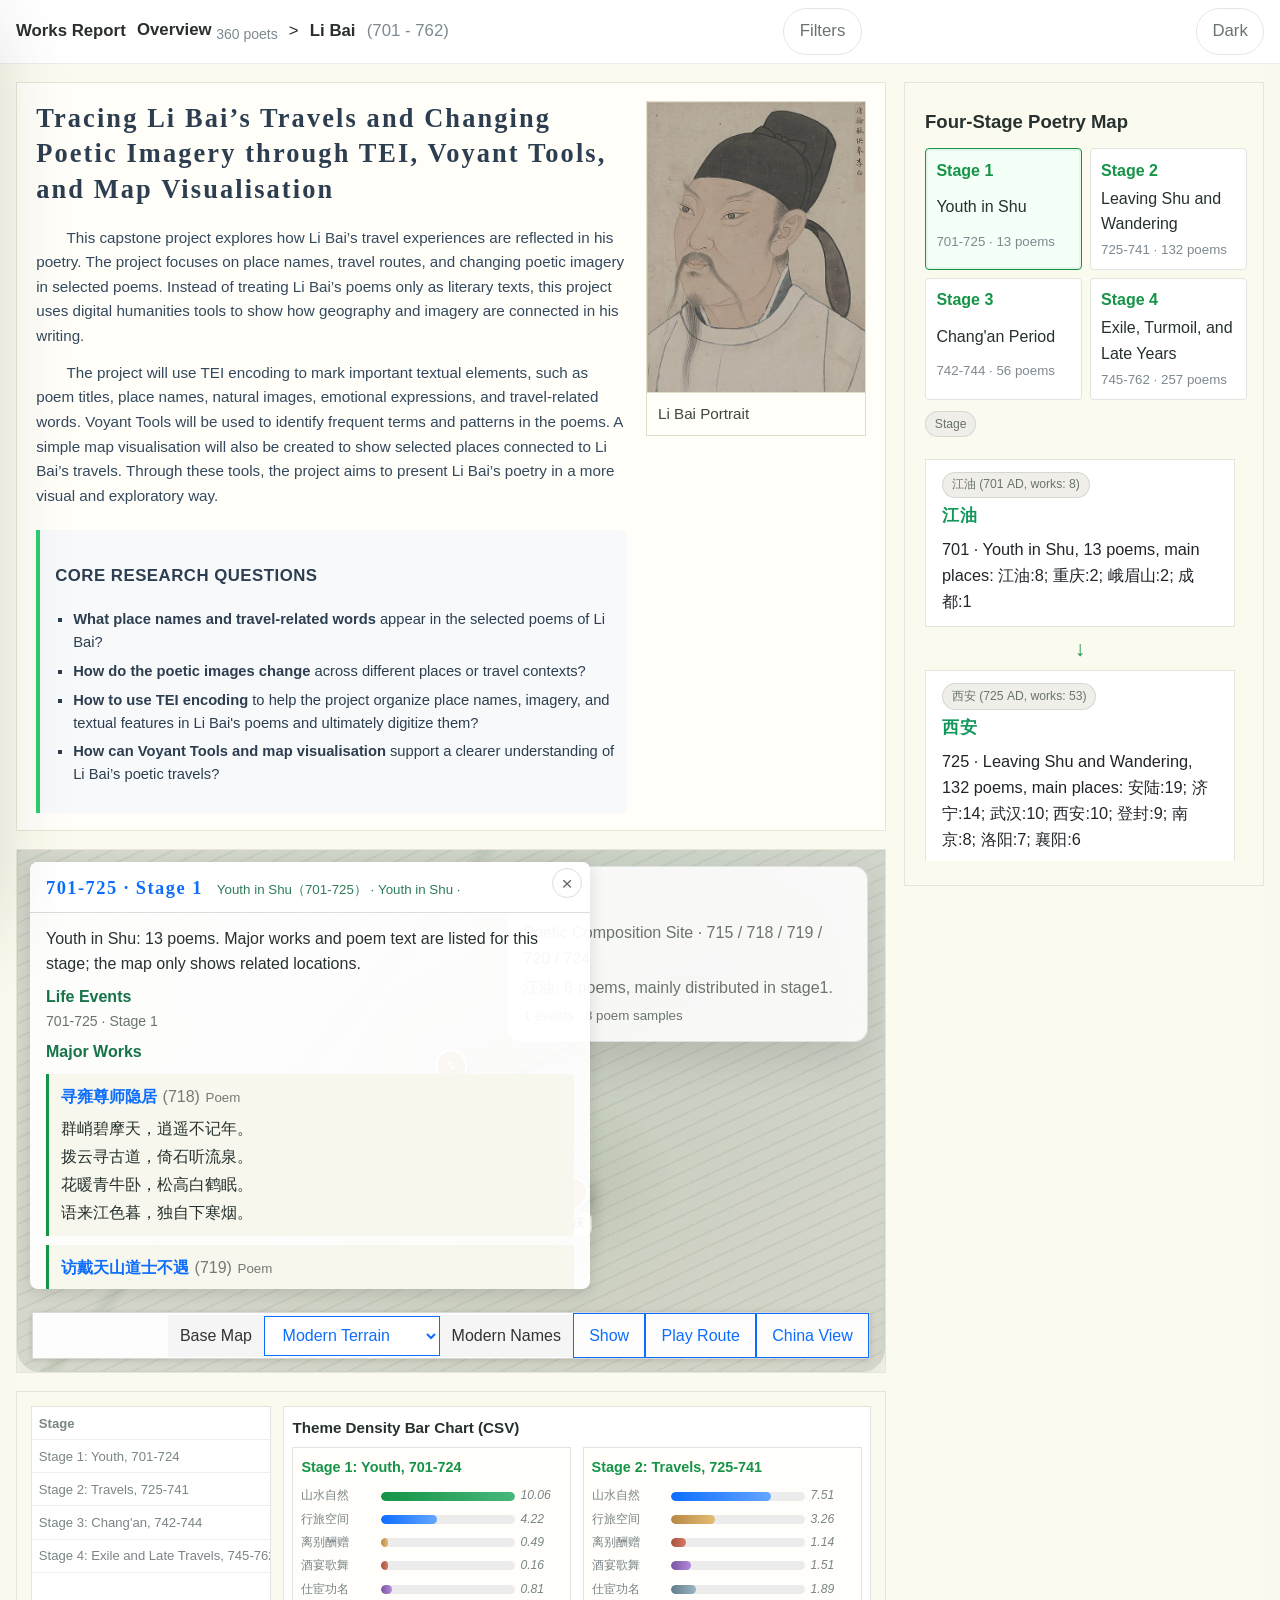
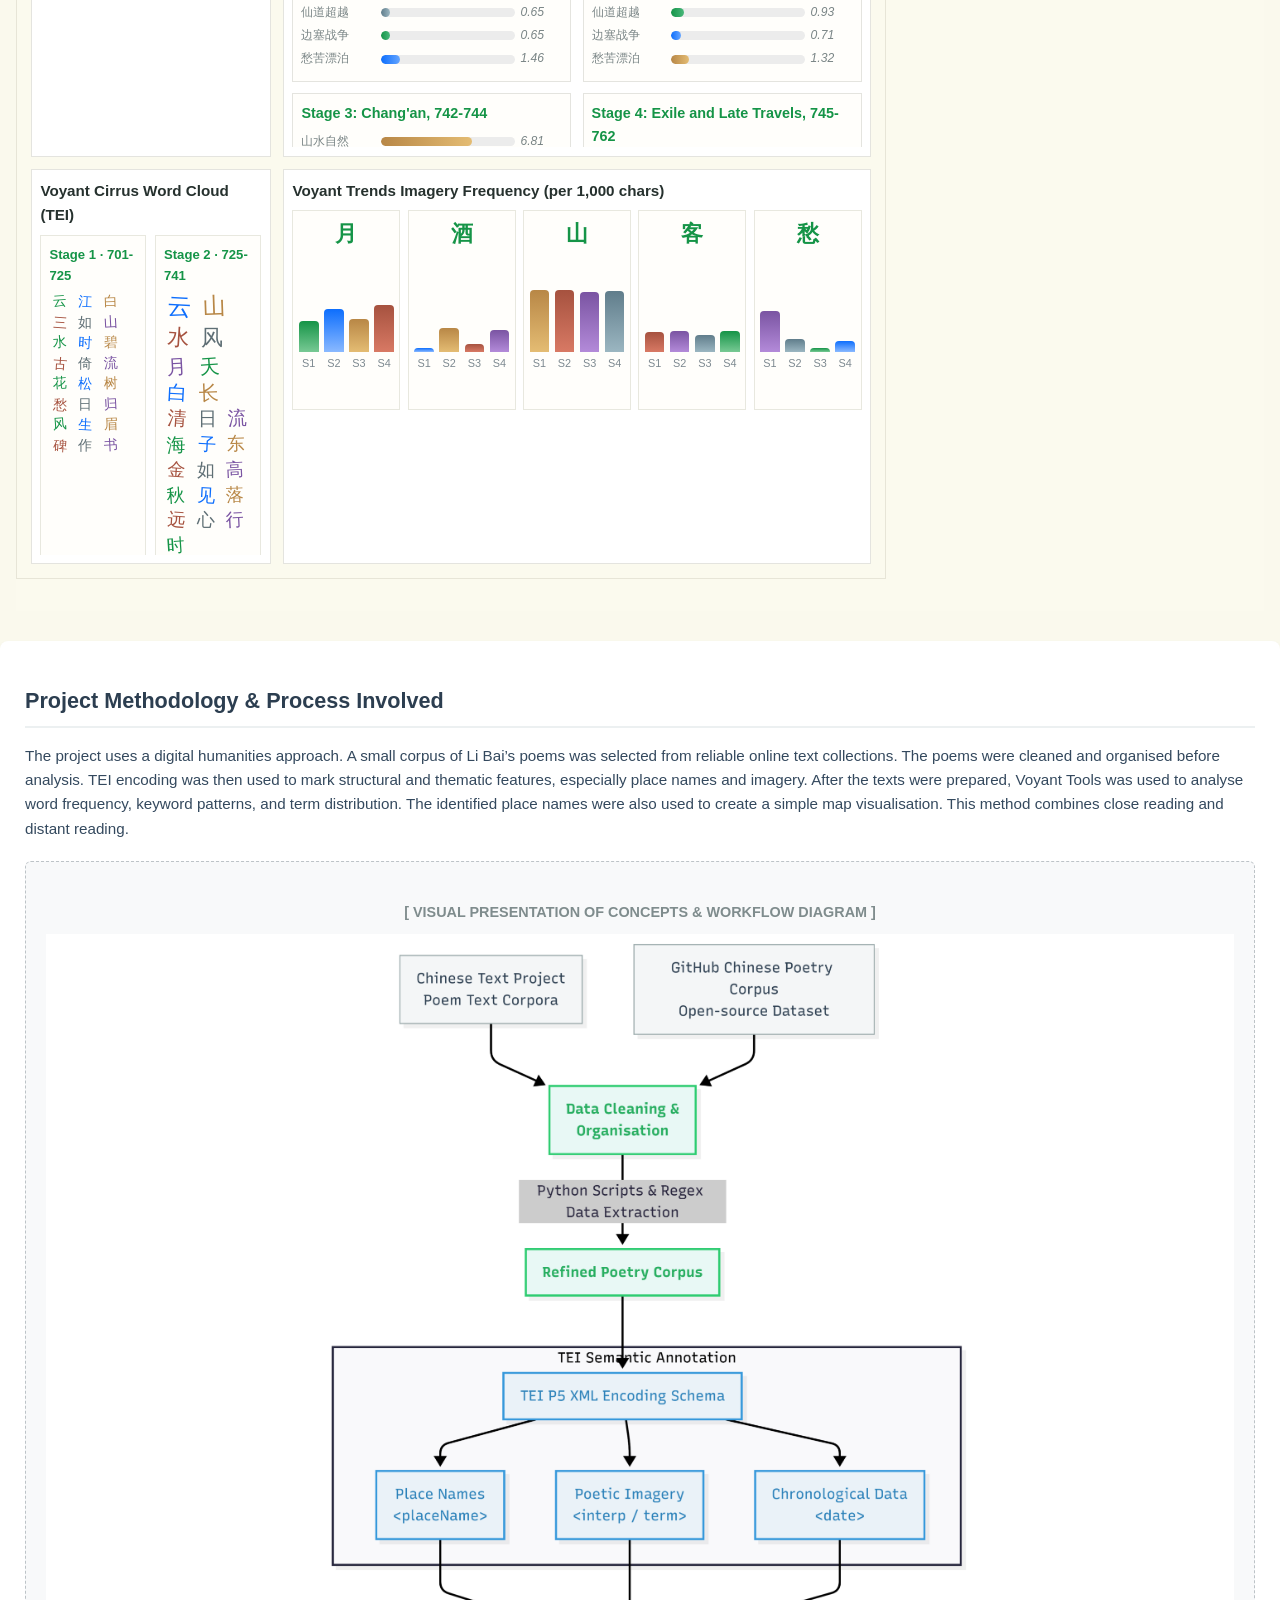
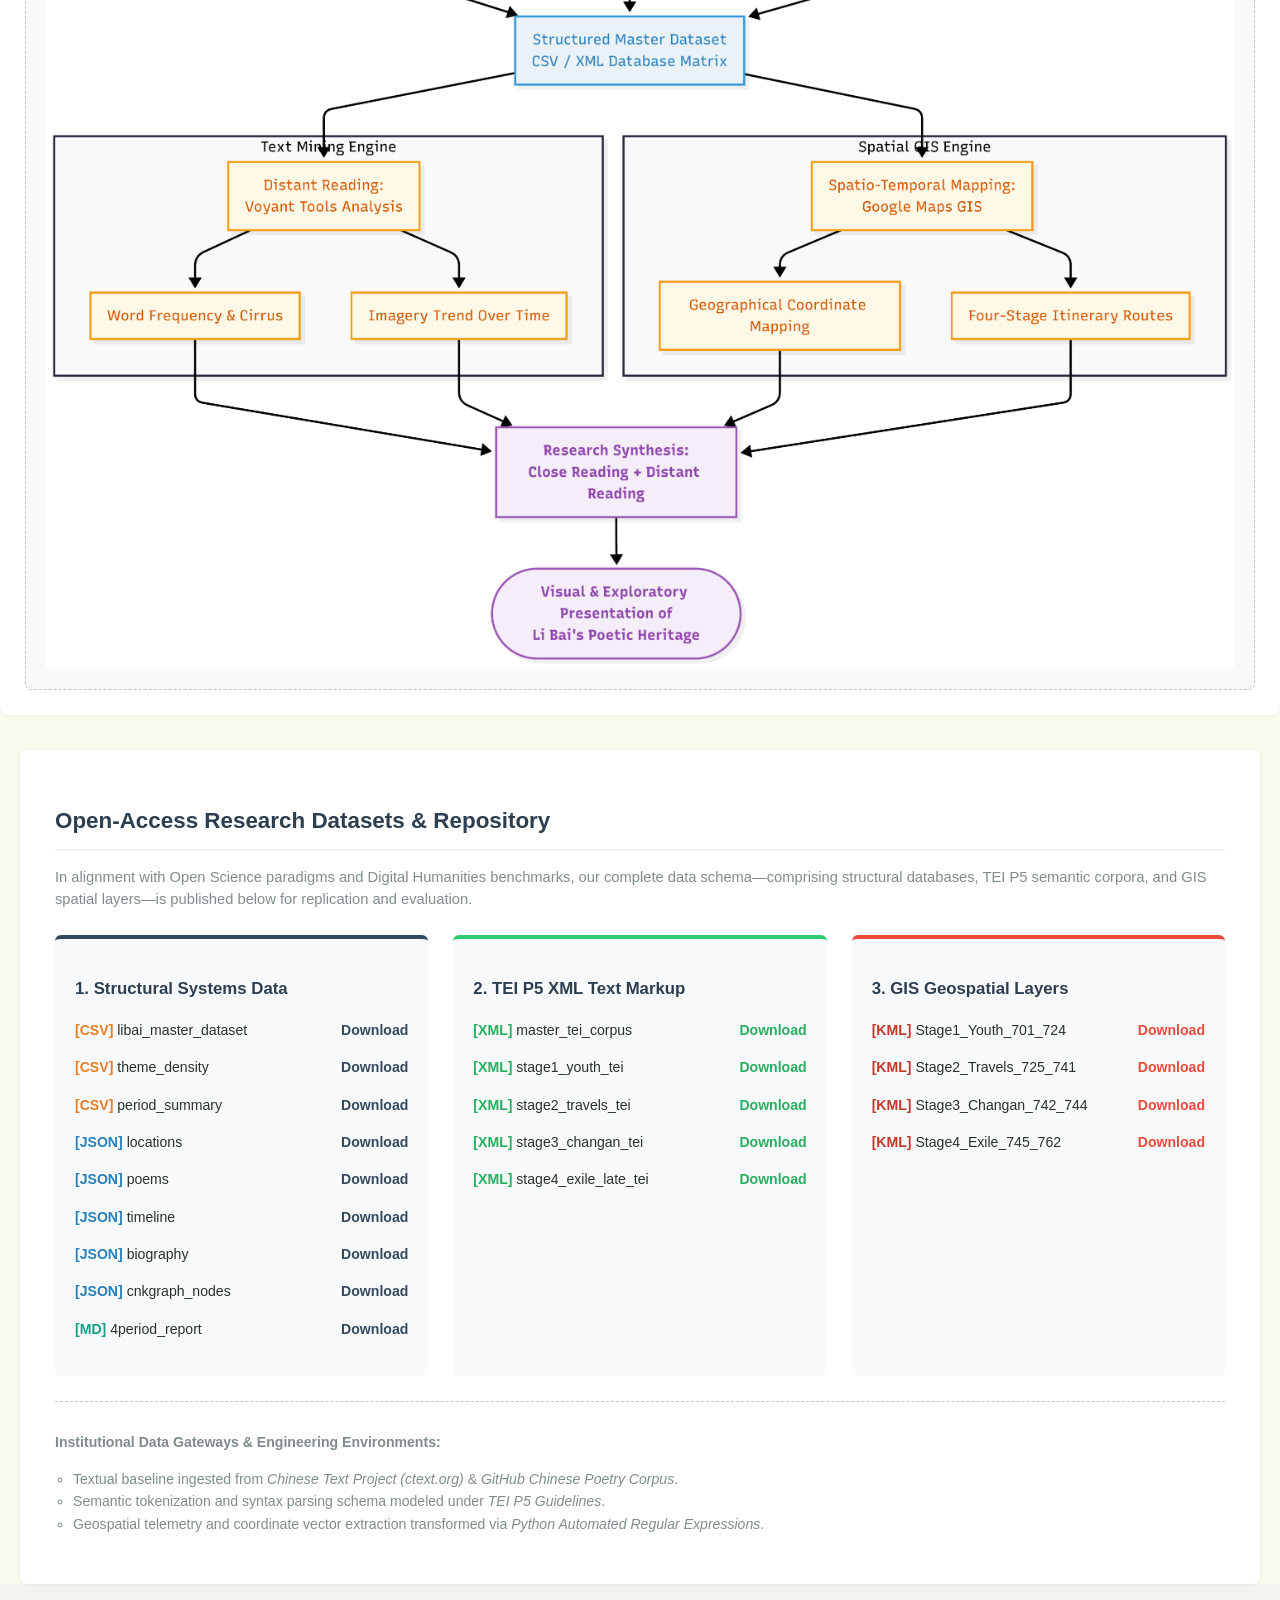
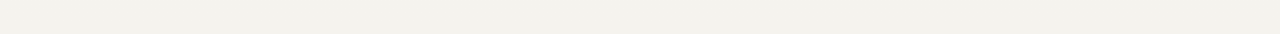
==== index.html @ 30357109 "deploy" ====
<!doctype html>
<html lang="zh-CN">
<head>
  <meta charset="utf-8">
  <meta name="viewport" content="width=device-width, initial-scale=1">
  <meta name="description" content="Li Bai life map: Google Maps, timeline, and poem cards.">
  <title>Li Bai Life Map</title>
  <link rel="icon" href="assets/icons/marker.svg" type="image/svg+xml">
  <link rel="stylesheet" href="css/main.css">
  <link rel="stylesheet" href="css/layout.css">
  <link rel="stylesheet" href="css/component.css">
  <link rel="stylesheet" href="css/map.css">
  <link rel="stylesheet" href="css/timeline.css">
  <link rel="stylesheet" href="css/animation.css">
</head>
<body data-theme="light" class="chronicle-mode">
  <div class="app-shell chronicle-shell">
    <header class="breadcrumb-bar" id="top">
      <a href="javascript:void(0)">Works Report</a>
      <a href="javascript:void(0)">Overview <sub>360 poets</sub></a>
      <span>&gt;</span>
      <strong>Li Bai</strong>
      <span class="muted">(701 - 762)</span>
      <button class="ghost-button theme-mini" id="drawerOpen" type="button" aria-controls="sideDrawer" aria-label="Open filters">Filters</button>
      <button class="ghost-button theme-mini" id="themeToggle" type="button" aria-pressed="false">Dark</button>
    </header>

    <main class="chronicle-view" id="main">
      <section class="poet-intro module-block" aria-label="Li Bai overview">
        <article class="poet-copy">
          <!-- 1. 项目官方英文主标题 -->
          <h1 style="font-size: 1.65rem; font-weight: 800; color: #2c3e50; line-height: 1.35; margin-bottom: 18px;">
            Tracing Li Bai’s Travels and Changing Poetic Imagery through TEI, Voyant Tools, and Map Visualisation
          </h1>

          <!-- 2. Project Overview (直接对齐大作业官方文档) -->
          <p style="margin-bottom: 12px; color: #34495e; font-size: 0.95rem; line-height: 1.62;">
            This capstone project explores how Li Bai’s travel experiences are reflected in his poetry. The project focuses on place names, travel routes, and changing poetic imagery in selected poems. Instead of treating Li Bai’s poems only as literary texts, this project uses digital humanities tools to show how geography and imagery are connected in his writing.
          </p>
          <p style="margin-bottom: 22px; color: #34495e; font-size: 0.95rem; line-height: 1.62;">
            The project will use TEI encoding to mark important textual elements, such as poem titles, place names, natural images, emotional expressions, and travel-related words. Voyant Tools will be used to identify frequent terms and patterns in the poems. A simple map visualisation will also be created to show selected places connected to Li Bai’s travels. Through these tools, the project aims to present Li Bai’s poetry in a more visual and exploratory way.
          </p>

          <!-- 3. Core Research Questions 显式打分点 (带古风竹叶绿侧边栏) -->
          <div class="research-questions-box" style="border-left: 4px solid #2ecc71; padding-left: 15px; margin-top: 20px; background-color: #f8f9fa; padding-top: 12px; padding-bottom: 12px; padding-right: 12px; border-radius: 0 6px 6px 0;">
            <h3 style="font-size: 1.05rem; font-weight: bold; color: #2c3e50; margin-bottom: 10px; text-transform: uppercase; letter-spacing: 0.5px;">
              Core Research Questions
            </h3>
            <ul style="list-style-type: square; padding-left: 18px; color: #2c3e50; font-size: 0.92rem; line-height: 1.55;">
              <li style="margin-bottom: 6px;"><strong>What place names and travel-related words</strong> appear in the selected poems of Li Bai?</li>
              <li style="margin-bottom: 6px;"><strong>How do the poetic images change</strong> across different places or travel contexts?</li>
              <li style="margin-bottom: 6px;"><strong>How to use TEI encoding</strong> to help the project organize place names, imagery, and textual features in Li Bai's poems and ultimately digitize them?</li>
              <li style="margin-bottom: 0;"><strong>How can Voyant Tools and map visualisation</strong> support a clearer understanding of Li Bai’s poetic travels?</li>
            </ul>
          </div>
        </article>
        <figure class="poet-portrait">
          <img src="assets/images/libai-portrait.jpg" alt="Li Bai portrait">
          <figcaption>Li Bai Portrait</figcaption>
        </figure>
      </section>

      <section class="map-module module-block" aria-label="Top map area">
      <section class="map-stage" id="map-panel" aria-label="Li Bai China itinerary map">
        <div class="map-shell screenshot-map-shell">
          <button class="detail-tab" id="detailOpen" type="button" aria-controls="placeDetail">Open Details</button>
          <section class="map-detail-popup place-card" id="placeDetail" aria-live="polite">
            <div class="skeleton skeleton-title"></div>
            <div class="skeleton skeleton-line"></div>
            <div class="skeleton skeleton-line short"></div>
          </section>
          <div class="map-loading" id="mapLoading">
            <span class="loader-dot"></span>
            <span>Loading map…</span>
          </div>
          <div id="map" class="map-canvas" role="application" aria-label="Li Bai itinerary map"></div>
          <div class="map-bottom-controls">
            <span class="control-label">Base Map</span>
            <select id="mapTheme" class="select-control" aria-label="Map theme">
              <option value="literary">Modern Terrain</option>
              <option value="ink">Ink Dark</option>
              <option value="terrain">Terrain Focus</option>
            </select>
            <span class="control-label">Modern Names</span>
            <button class="ghost-button" id="toggleRegions" type="button" aria-pressed="true">Show</button>
            <button class="ghost-button" id="playRoute" type="button">Play Route</button>
            <button class="ghost-button" id="resetView" type="button">China View</button>
          </div>
        </div>
      </section>

      </section>

      <aside class="life-panel module-block" id="timeline-panel" aria-labelledby="timelineTitle">
        <h2 id="timelineTitle">Four-Stage Poetry Map</h2>
        <div class="stage-switcher" id="stageSwitcher" aria-label="Stage switcher"></div>
        <div class="filter-chips compact-filters" id="filterChips" aria-label="Event type filters"></div>
        <div class="timeline-track life-list" id="timelineTrack"></div>
      </aside>

      <section class="data-dock" aria-hidden="true">
        <aside id="profileSummary"></aside>
        <div id="poem-panel">
          <div id="panelPoems"></div>
          <div id="panelBio"></div>
          <div id="panelPeople"></div>
        </div>
        <div id="chapterGrid"></div>
      </section>

      <section class="chart-module module-block chronicle-footer" aria-label="Middle word-cloud and chart area">
        <section class="theme-stat-panel" id="themeStats" aria-label="Four-stage theme statistics"></section>
      </section>
    </main>
<!-- ========================================================================= -->
<!-- ======= 新增：METHODOLOGY, DATASET SOURCES & TEAM TRACKER 学术闭合板块 ======= -->
<!-- ========================================================================= -->

<!-- 1. Methodology & Workflow Concept Presentation (满足老师对 Process & Visual Presentation 的要求) -->
<section class="methodology-module module-block" style="margin-top: 30px; padding: 25px; background-color: #ffffff; border-radius: 8px; box-shadow: 0 1px 3px rgba(0,0,0,0.05); grid-column: span 12;">
    <h2 style="color: #2c3e50; font-weight: 800; font-size: 1.35rem; margin-bottom: 15px; border-bottom: 2px solid #ecf0f1; padding-bottom: 8px;">
        Project Methodology & Process Involved
    </h2>
    <p style="color: #34495e; font-size: 0.95rem; line-height: 1.6; margin-bottom: 20px;">
        The project uses a digital humanities approach. A small corpus of Li Bai’s poems was selected from reliable online text collections. The poems were cleaned and organised before analysis. TEI encoding was then used to mark structural and thematic features, especially place names and imagery. After the texts were prepared, Voyant Tools was used to analyse word frequency, keyword patterns, and term distribution. The identified place names were also used to create a simple map visualisation. This method combines close reading and distant reading.
    </p>
    
    <!-- 概念视觉呈现：预留给小组工作流图表或答辩演示视频/音频 -->
    <div class="workflow-presentation" style="background-color: #f8f9fa; border: 1px dashed #bdc3c7; border-radius: 6px; padding: 20px; text-align: center; margin-top: 15px;">
        <h4 style="margin-bottom: 10px; color: #7f8c8d; font-size: 0.9rem; font-weight: bold; text-transform: uppercase;">[ Visual Presentation of Concepts & Workflow Diagram ]</h4>
        <!-- 💡 提示：这里可以直接放你们组画好的工作流图片，或者放一段项目录屏演讲视频 -->
        <img src="assets/images/workflow-diagram.png" alt="Research Process Workflow Diagram" style="max-width: 100%; height: auto; display: block; margin: 0 auto; min-height: 150px; background: #eaeded;">
    </div>
</section>

<!-- 2. 全网最底层：数字人文全量公开数据集与开放仓库 (纯净无 Bug 完美对齐版) -->
<section class="sources-module module-block" style="margin-top: 35px; padding: 35px; background-color: #ffffff; border-radius: 8px; box-shadow: 0 1px 4px rgba(0,0,0,0.06); margin-bottom: 50px; clear: both; width: auto; margin-left: 20px; margin-right: 20px;">
    <h2 style="color: #2c3e50; font-weight: 800; font-size: 1.4rem; margin-bottom: 15px; border-bottom: 2px solid #ecf0f1; padding-bottom: 10px;">
        Open-Access Research Datasets & Repository
    </h2>
    <p style="color: #7f8c8d; font-size: 0.92rem; margin-bottom: 25px; line-height: 1.5;">
        In alignment with Open Science paradigms and Digital Humanities benchmarks, our complete data schema—comprising structural databases, TEI P5 semantic corpora, and GIS spatial layers—is published below for replication and evaluation.
    </p>
    
    <div style="display: grid; grid-template-columns: repeat(auto-fit, minmax(300px, 1fr)); gap: 25px;">
        
        <!-- 列一: Core Statistical Databases -->
        <div style="background: #f8f9fa; padding: 20px; border-radius: 6px; border-top: 4px solid #34495e;">
            <h3 style="font-size: 1.05rem; color: #2c3e50; margin-bottom: 15px; font-weight: bold;">1. Structural Systems Data</h3>
            <ul style="list-style: none; padding-left: 0; font-size: 0.88rem; line-height: 1.8;">
                <li style="margin-bottom: 12px; display: flex; justify-content: space-between; align-items: center;">
                    <span><b style="color:#e67e22;">[CSV]</b> libai_master_dataset</span>
                    <a href="data/libai_master_dataset.csv" download style="color:#34495e; font-weight:bold; text-decoration:none;">Download</a>
                </li>
                <li style="margin-bottom: 12px; display: flex; justify-content: space-between; align-items: center;">
                    <span><b style="color:#e67e22;">[CSV]</b> theme_density</span>
                    <a href="data/libai_4period_theme_density.csv" download style="color:#34495e; font-weight:bold; text-decoration:none;">Download</a>
                </li>
                <li style="margin-bottom: 12px; display: flex; justify-content: space-between; align-items: center;">
                    <span><b style="color:#e67e22;">[CSV]</b> period_summary</span>
                    <a href="data/libai_4period_summary.csv" download style="color:#34495e; font-weight:bold; text-decoration:none;">Download</a>
                </li>
                <li style="margin-bottom: 12px; display: flex; justify-content: space-between; align-items: center;">
                    <span><b style="color:#2980b9;">[JSON]</b> locations</span>
                    <a href="data/locations.json" download style="color:#34495e; font-weight:bold; text-decoration:none;">Download</a>
                </li>
                <li style="margin-bottom: 12px; display: flex; justify-content: space-between; align-items: center;">
                    <span><b style="color:#2980b9;">[JSON]</b> poems</span>
                    <a href="data/poems.json" download style="color:#34495e; font-weight:bold; text-decoration:none;">Download</a>
                </li>
                <li style="margin-bottom: 12px; display: flex; justify-content: space-between; align-items: center;">
                    <span><b style="color:#2980b9;">[JSON]</b> timeline</span>
                    <a href="data/timeline.json" download style="color:#34495e; font-weight:bold; text-decoration:none;">Download</a>
                </li>
                <li style="margin-bottom: 12px; display: flex; justify-content: space-between; align-items: center;">
                    <span><b style="color:#2980b9;">[JSON]</b> biography</span>
                    <a href="data/biography.json" download style="color:#34495e; font-weight:bold; text-decoration:none;">Download</a>
                </li>
                <li style="margin-bottom: 12px; display: flex; justify-content: space-between; align-items: center;">
                    <span><b style="color:#2980b9;">[JSON]</b> cnkgraph_nodes</span>
                    <a href="data/cnkgraph-like-libai.json" download style="color:#34495e; font-weight:bold; text-decoration:none;">Download</a>
                </li>
                <li style="margin-bottom: 0; display: flex; justify-content: space-between; align-items: center;">
                    <span><b style="color:#16a085;">[MD]</b> 4period_report</span>
                    <a href="data/libai_4period_report.md" download style="color:#34495e; font-weight:bold; text-decoration:none;">Download</a>
                </li>
            </ul>
        </div>

        <!-- 列二: TEI P5 XML Semantic Corpora -->
        <div style="background: #f8f9fa; padding: 20px; border-radius: 6px; border-top: 4px solid #2ecc71;">
            <h3 style="font-size: 1.05rem; color: #2c3e50; margin-bottom: 15px; font-weight: bold;">2. TEI P5 XML Text Markup</h3>
            <ul style="list-style: none; padding-left: 0; font-size: 0.88rem; line-height: 1.8;">
                <li style="margin-bottom: 12px; display: flex; justify-content: space-between; align-items: center;">
                    <span><b style="color:#27ae60;">[XML]</b> master_tei_corpus</span>
                    <a href="data/libai_4period_tei_corpus.xml" download style="color:#27ae60; font-weight:bold; text-decoration:none;">Download</a>
                </li>
                <li style="margin-bottom: 12px; display: flex; justify-content: space-between; align-items: center;">
                    <span><b style="color:#27ae60;">[XML]</b> stage1_youth_tei</span>
                    <a href="data/stage1-youth_tei.xml" download style="color:#27ae60; font-weight:bold; text-decoration:none;">Download</a>
                </li>
                <li style="margin-bottom: 12px; display: flex; justify-content: space-between; align-items: center;">
                    <span><b style="color:#27ae60;">[XML]</b> stage2_travels_tei</span>
                    <a href="data/stage2-travels_tei.xml" download style="color:#27ae60; font-weight:bold; text-decoration:none;">Download</a>
                </li>
                <li style="margin-bottom: 12px; display: flex; justify-content: space-between; align-items: center;">
                    <span><b style="color:#27ae60;">[XML]</b> stage3_changan_tei</span>
                    <a href="data/stage3-changan_tei.xml" download style="color:#27ae60; font-weight:bold; text-decoration:none;">Download</a>
                </li>
                <li style="margin-bottom: 0; display: flex; justify-content: space-between; align-items: center;">
                    <span><b style="color:#27ae60;">[XML]</b> stage4_exile_late_tei</span>
                    <a href="data/stage4-exile-late-tei.xml" download style="color:#27ae60; font-weight:bold; text-decoration:none;">Download</a>
                </li>
            </ul>
        </div>

        <!-- 列三: GIS Geospatial Itinerary Layers -->
        <div style="background: #f8f9fa; padding: 20px; border-radius: 6px; border-top: 4px solid #e74c3c;">
            <h3 style="font-size: 1.05rem; color: #2c3e50; margin-bottom: 15px; font-weight: bold;">3. GIS Geospatial Layers</h3>
            <ul style="list-style: none; padding-left: 0; font-size: 0.88rem; line-height: 1.8;">
                <li style="margin-bottom: 12px; display: flex; justify-content: space-between; align-items: center;">
                    <span><b style="color:#c0392b;">[KML]</b> Stage1_Youth_701_724</span>
                    <a href="data/Stage1_Youth_701_724.kml" download style="color:#e74c3c; font-weight:bold; text-decoration:none;">Download</a>
                </li>
                <li style="margin-bottom: 12px; display: flex; justify-content: space-between; align-items: center;">
                    <span><b style="color:#c0392b;">[KML]</b> Stage2_Travels_725_741</span>
                    <a href="data/Stage2_Travels_725_741.kml" download style="color:#e74c3c; font-weight:bold; text-decoration:none;">Download</a>
                </li>
                <li style="margin-bottom: 12px; display: flex; justify-content: space-between; align-items: center;">
                    <span><b style="color:#c0392b;">[KML]</b> Stage3_Changan_742_744</span>
                    <a href="data/Stage3_Changan_742_744.kml" download style="color:#e74c3c; font-weight:bold; text-decoration:none;">Download</a>
                </li>
                <li style="margin-bottom: 0; display: flex; justify-content: space-between; align-items: center;">
                    <span><b style="color:#c0392b;">[KML]</b> Stage4_Exile_745_762</span>
                    <a href="data/Stage4_Exile_745_762.kml" download style="color:#e74c3c; font-weight:bold; text-decoration:none;">Download</a>
                </li>
            </ul>
        </div>
        
    </div>

    <!-- 外部公开数据源学术致敬 -->
    <div class="academic-sources" style="margin-top: 25px; padding-top: 15px; border-top: 1px dashed #bdc3c7; font-size: 0.88rem; color: #7f8c8d;">
        <p><strong>Institutional Data Gateways & Engineering Environments:</strong></p>
        <ul style="padding-left: 18px; list-style-type: circle; margin-top: 6px; line-height: 1.6;">
            <li>Textual baseline ingested from <em>Chinese Text Project (ctext.org)</em> & <em>GitHub Chinese Poetry Corpus</em>.</li>
            <li>Semantic tokenization and syntax parsing schema modeled under <em>TEI P5 Guidelines</em>.</li>
            <li>Geospatial telemetry and coordinate vector extraction transformed via <em>Python Automated Regular Expressions</em>.</li>
        </ul>
    </div>
</section>
<!-- 3. Interactive Tool to Track Group Engagement  -->

<!-- ========================================================================= -->

  </div>

  <aside class="drawer" id="sideDrawer" aria-hidden="true" aria-labelledby="drawerTitle">
    <div class="drawer-backdrop" id="drawerBackdrop"></div>
    <div class="drawer-panel" role="dialog" aria-modal="true">
      <header class="drawer-header">
        <h2 id="drawerTitle">Filter and Locate</h2>
        <button class="icon-button" id="drawerClose" type="button" aria-label="Close filters">×</button>
      </header>
      <div class="drawer-body">
        <label class="search-box full">
          <span>Keyword</span>
          <input id="drawerSearch" type="search" placeholder="e.g. 长安, 送别, 759">
        </label>
        <div class="drawer-block">
          <h3>Location List</h3>
          <div id="drawerLocations" class="drawer-list"></div>
        </div>
      </div>
    </div>
  </aside>

  <div class="modal" id="poemModal" aria-hidden="true">
    <div class="modal-backdrop" data-close-modal></div>
    <article class="modal-card" role="dialog" aria-modal="true" aria-labelledby="modalTitle">
      <button class="icon-button modal-close" type="button" data-close-modal aria-label="Close">×</button>
      <h2 id="modalTitle"></h2>
      <p id="modalMeta" class="modal-meta"></p>
      <blockquote id="modalExcerpt"></blockquote>
      <p id="modalSummary"></p>
    </article>
  </div>

  <script id="fallback-data" type="application/json">
  {
    "locations": {
      "meta": { "title": "李白行迹地图", "center": { "lat": 31.9, "lng": 109.7 }, "zoom": 5 },
      "routeOrder": ["suiye","jiangyou","chengdu","emei","yuzhou","jiangling","dongting","jinling","yangzhou","luoyang","changan","liangyuan","donglu","xuancheng","lushan","xunyang","ye_lang","dangtu"],
      "locations": [
        {"id":"suiye","name":"碎叶城","ancientName":"碎叶","province":"吉尔吉斯斯坦楚河州","lat":42.83,"lng":75.30,"years":[701],"period":"出生传说","category":"birth","importance":5,"poemCount":0,"eventIds":["e701"],"poemIds":[],"summary":"传统说法中，李白出生于西域碎叶一带，后随家迁入蜀地。","image":"assets/images/location-suiye.svg"},
        {"id":"jiangyou","name":"江油","ancientName":"青莲乡","province":"四川绵阳","lat":31.777,"lng":104.745,"years":[705,725],"period":"蜀中少年","category":"home","importance":5,"poemCount":4,"eventIds":["e705","e715","e724"],"poemIds":["p-jingyesi"],"summary":"李白幼年、少年时期主要生活在蜀中，青莲乡常被视为其成长地。","image":"assets/images/location-jiangyou.svg"},
        {"id":"chengdu","name":"成都","ancientName":"益州","province":"四川成都","lat":30.657,"lng":104.066,"years":[720,725],"period":"蜀中漫游","category":"travel","importance":4,"poemCount":2,"eventIds":["e720"],"poemIds":[],"summary":"蜀地政治文化中心，代表李白离蜀前的学习与交游空间。","image":"assets/images/location-chengdu.svg"},
        {"id":"emei","name":"峨眉山","ancientName":"峨眉","province":"四川乐山","lat":29.52,"lng":103.33,"years":[725],"period":"仗剑去国","category":"poem","importance":4,"poemCount":1,"eventIds":["e725"],"poemIds":["p-emei"],"summary":"《峨眉山月歌》将蜀中山水、离乡情绪与长江旅程联结起来。","image":"assets/images/location-emei.svg"},
        {"id":"yuzhou","name":"重庆","ancientName":"渝州","province":"重庆","lat":29.563,"lng":106.551,"years":[725],"period":"沿江东下","category":"travel","importance":3,"poemCount":1,"eventIds":["e725"],"poemIds":["p-emei"],"summary":"李白离蜀东下的重要水路节点，连接峨眉、三峡与荆楚。","image":"assets/images/location-yuzhou.svg"},
        {"id":"jiangling","name":"荆州","ancientName":"江陵","province":"湖北荆州","lat":30.335,"lng":112.240,"years":[725,759],"period":"荆楚往还","category":"route","importance":4,"poemCount":2,"eventIds":["e725","e759"],"poemIds":["p-baidi"],"summary":"江陵是李白水路行旅中的关键节点，后期遇赦东还亦与此线相关。","image":"assets/images/location-jiangling.svg"},
        {"id":"dongting","name":"洞庭湖","ancientName":"洞庭","province":"湖南岳阳","lat":29.37,"lng":113.12,"years":[727,759],"period":"楚地漫游","category":"poem","importance":3,"poemCount":2,"eventIds":["e727"],"poemIds":[],"summary":"洞庭湖区域承载李白楚地游历与送别题材。","image":"assets/images/location-dongting.svg"},
        {"id":"jinling","name":"南京","ancientName":"金陵","province":"江苏南京","lat":32.060,"lng":118.797,"years":[727,748,761],"period":"江南行旅","category":"poem","importance":5,"poemCount":8,"eventIds":["e727","e748"],"poemIds":["p-fenghuangtai"],"summary":"金陵是李白反复书写的江南城市，兼具怀古、登临与交游意义。","image":"assets/images/location-jinling.svg"},
        {"id":"yangzhou","name":"扬州","ancientName":"广陵","province":"江苏扬州","lat":32.394,"lng":119.412,"years":[727,730],"period":"吴越漫游","category":"poem","importance":4,"poemCount":3,"eventIds":["e728"],"poemIds":["p-guangling"],"summary":"扬州是李白送别诗与江淮交游的重要地点。","image":"assets/images/location-yangzhou.svg"},
        {"id":"luoyang","name":"洛阳","ancientName":"东都","province":"河南洛阳","lat":34.619,"lng":112.454,"years":[734,744],"period":"中原交游","category":"friend","importance":4,"poemCount":2,"eventIds":["e734","e744"],"poemIds":[],"summary":"洛阳连接李白中原交游与入长安前后的政治文化网络。","image":"assets/images/location-luoyang.svg"},
        {"id":"changan","name":"西安","ancientName":"长安","province":"陕西西安","lat":34.341,"lng":108.939,"years":[742,744],"period":"供奉翰林","category":"court","importance":5,"poemCount":10,"eventIds":["e742","e744"],"poemIds":["p-jiangjinjiu"],"summary":"天宝年间李白入长安供奉翰林，声名极盛，也遭遇政治受挫。","image":"assets/images/location-changan.svg"},
        {"id":"liangyuan","name":"商丘","ancientName":"梁园","province":"河南商丘","lat":34.414,"lng":115.656,"years":[744,745],"period":"梁宋交游","category":"friend","importance":4,"poemCount":4,"eventIds":["e744-dufu"],"poemIds":[],"summary":"李白离开长安后，在梁宋一带与杜甫、高适等交游。","image":"assets/images/location-liangyuan.svg"},
        {"id":"donglu","name":"济宁","ancientName":"东鲁","province":"山东济宁","lat":35.414,"lng":116.587,"years":[736,746],"period":"东鲁家居","category":"home","importance":4,"poemCount":5,"eventIds":["e736"],"poemIds":[],"summary":"东鲁是李白中年居留与家庭生活的重要区域。","image":"assets/images/location-donglu.svg"},
        {"id":"xuancheng","name":"宣城","ancientName":"宣州","province":"安徽宣城","lat":30.945,"lng":118.758,"years":[753,754],"period":"江南晚游","category":"poem","importance":5,"poemCount":7,"eventIds":["e753"],"poemIds":["p-xietiao"],"summary":"宣城一带留下大量登临、送别和怀古作品。","image":"assets/images/location-xuancheng.svg"},
        {"id":"lushan","name":"庐山","ancientName":"庐山","province":"江西九江","lat":29.57,"lng":115.98,"years":[756],"period":"入幕永王","category":"poem","importance":4,"poemCount":3,"eventIds":["e756"],"poemIds":["p-lushan"],"summary":"庐山既是山水诗地，也是安史之乱后李白命运转折线索之一。","image":"assets/images/location-lushan.svg"},
        {"id":"xunyang","name":"九江","ancientName":"浔阳","province":"江西九江","lat":29.705,"lng":116.002,"years":[757],"period":"系狱与流放","category":"exile","importance":4,"poemCount":2,"eventIds":["e757"],"poemIds":[],"summary":"永王事件后，李白被系浔阳狱，后判长流夜郎。","image":"assets/images/location-xunyang.svg"},
        {"id":"ye_lang","name":"桐梓","ancientName":"夜郎方向","province":"贵州遵义","lat":28.13,"lng":106.82,"years":[758,759],"period":"长流夜郎","category":"exile","importance":4,"poemCount":2,"eventIds":["e758","e759"],"poemIds":[],"summary":"夜郎是李白流放判决的象征性终点；途中遇赦，未必真正抵达。","image":"assets/images/location-yelang.svg"},
        {"id":"dangtu","name":"当涂","ancientName":"当涂","province":"安徽马鞍山","lat":31.570,"lng":118.497,"years":[761,762],"period":"晚年终老","category":"late","importance":5,"poemCount":3,"eventIds":["e762"],"poemIds":[],"summary":"李白晚年依族叔李阳冰，卒于当涂，行迹在江东收束。","image":"assets/images/location-dangtu.svg"}
      ],
      "geojson": {"type":"FeatureCollection","features":[{"type":"Feature","properties":{"id":"sichuan-basin","name":"蜀中成长圈","kind":"region"},"geometry":{"type":"Polygon","coordinates":[[[102.4,28.5],[106.4,28.8],[106.8,32.6],[103.2,33.1],[101.7,30.6],[102.4,28.5]]]}},{"type":"Feature","properties":{"id":"jiangnan-poetry","name":"江南创作密集区","kind":"region"},"geometry":{"type":"Polygon","coordinates":[[[115.0,28.7],[121.0,29.2],[121.5,33.0],[117.2,33.5],[114.6,31.0],[115.0,28.7]]]}}]}
    },
    "timeline": {
      "meta": { "title": "李白生平时间线", "range": [701, 762] },
      "events": [
        {"id":"e701","year":701,"month":null,"title":"李白出生","locationId":"suiye","type":"birth","summary":"据传统说法，李白出生于西域碎叶一带。","detail":"此处作为行迹起点处理；具体出生地在学术上仍有不同说法。"},
        {"id":"e705","year":705,"month":null,"title":"迁居蜀中","locationId":"jiangyou","type":"home","summary":"幼年随家迁居绵州昌隆青莲乡。","detail":"蜀中阶段构成李白早期文化记忆与山水经验。"},
        {"id":"e715","year":715,"month":null,"title":"少年读书与任侠","locationId":"jiangyou","type":"study","summary":"传其少年广泛阅读、习剑，形成豪迈自我形象。","detail":"页面用该节点承接青莲成长地、早年志向与蜀中活动。"},
        {"id":"e720","year":720,"month":null,"title":"蜀中交游","locationId":"chengdu","type":"travel","summary":"活动范围扩展至成都等地。","detail":"成都作为蜀地文化中心，用于呈现离蜀前的本地漫游。"},
        {"id":"e724","year":724,"month":null,"title":"离蜀准备","locationId":"jiangyou","type":"travel","summary":"李白逐渐转向更大范围的出游与求仕。","detail":"该节点与后续峨眉、渝州、江陵水路相连。"},
        {"id":"e725","year":725,"month":null,"title":"仗剑去国，辞亲远游","locationId":"emei","type":"route","summary":"离开蜀地，沿长江东下。","detail":"《峨眉山月歌》常作为此段行旅的文学坐标。"},
        {"id":"e727","year":727,"month":null,"title":"漫游荆楚江南","locationId":"dongting","type":"travel","summary":"进入楚地与江南，行旅地点显著增多。","detail":"该阶段页面联动洞庭、金陵、扬州等诗歌地点。"},
        {"id":"e728","year":728,"month":null,"title":"广陵送别","locationId":"yangzhou","type":"poem","summary":"扬州、广陵成为送别诗的重要地理意象。","detail":"用《黄鹤楼送孟浩然之广陵》承接江汉与江淮路线。"},
        {"id":"e734","year":734,"month":null,"title":"中原求仕","locationId":"luoyang","type":"court","summary":"李白在洛阳、长安一线展开政治文化交游。","detail":"洛阳在页面中承担中原网络节点。"},
        {"id":"e736","year":736,"month":null,"title":"东鲁居留","locationId":"donglu","type":"home","summary":"东鲁成为李白中年重要居留地。","detail":"此节点用于连接山东区域、家庭生活与中原往还。"},
        {"id":"e742","year":742,"month":null,"title":"奉诏入长安","locationId":"changan","type":"court","summary":"李白入长安供奉翰林，迎来声名高峰。","detail":"长安是整套交互系统的高亮核心节点之一。"},
        {"id":"e744","year":744,"month":null,"title":"赐金放还","locationId":"changan","type":"turning","summary":"离开长安，政治理想受挫。","detail":"页面路线从长安转向梁宋、东鲁和江南。"},
        {"id":"e744-dufu","year":744,"month":null,"title":"梁宋遇杜甫、高适","locationId":"liangyuan","type":"friend","summary":"李白、杜甫、高适在梁宋一带交游。","detail":"该节点用于人物关系与地点卡片联动。"},
        {"id":"e748","year":748,"month":null,"title":"金陵再游","locationId":"jinling","type":"poem","summary":"金陵怀古、登临、送别书写集中。","detail":"联动《登金陵凤凰台》与金陵地点详情。"},
        {"id":"e753","year":753,"month":null,"title":"宣州登临","locationId":"xuancheng","type":"poem","summary":"宣城、谢朓楼等地成为晚期诗歌高频场景。","detail":"该节点驱动右侧诗词卡片和地图缩放。"},
        {"id":"e756","year":756,"month":null,"title":"安史乱中入幕","locationId":"lushan","type":"turning","summary":"乱世中的政治选择改变李白晚年命运。","detail":"页面用庐山和浔阳串联永王事件后果。"},
        {"id":"e757","year":757,"month":null,"title":"浔阳系狱","locationId":"xunyang","type":"exile","summary":"受永王事件牵连，被系浔阳狱。","detail":"浔阳节点切换为警示色，并触发流放路线段。"},
        {"id":"e758","year":758,"month":null,"title":"长流夜郎","locationId":"ye_lang","type":"exile","summary":"李白被判长流夜郎，沿江向西南行进。","detail":"该路线在地图上以虚线与低饱和色表现。"},
        {"id":"e759","year":759,"month":null,"title":"途中遇赦","locationId":"jiangling","type":"turning","summary":"至白帝城附近遇赦，东还江陵。","detail":"联动《早发白帝城》，路线动画从西南折返长江。"},
        {"id":"e762","year":762,"month":null,"title":"卒于当涂","locationId":"dangtu","type":"late","summary":"晚年依李阳冰，卒于当涂。","detail":"时间线终点，地图聚焦江东。"}
      ]
    },
    "poems": {
      "poems": [
        {"id":"p-emei","title":"峨眉山月歌","year":725,"locationId":"emei","genre":"七言绝句","excerpt":"峨眉山月半轮秋，影入平羌江水流。","theme":["山水","离蜀","行旅"],"summary":"以峨眉月色开启离蜀东下的空间叙事。"},
        {"id":"p-guangling","title":"黄鹤楼送孟浩然之广陵","year":728,"locationId":"yangzhou","genre":"七言绝句","excerpt":"孤帆远影碧空尽，唯见长江天际流。","theme":["送别","长江","交游"],"summary":"诗题目的地广陵指向扬州，体现江汉至江淮的诗性交通。"},
        {"id":"p-jingyesi","title":"静夜思","year":726,"locationId":"jiangyou","genre":"五言绝句","excerpt":"举头望明月，低头思故乡。","theme":["月","乡愁"],"summary":"作为故乡意象样本，联动青莲成长地。"},
        {"id":"p-jiangjinjiu","title":"将进酒","year":744,"locationId":"changan","genre":"乐府","excerpt":"天生我材必有用，千金散尽还复来。","theme":["豪放","宴饮","失意"],"summary":"用于表现长安前后理想与失意交织的精神气质。"},
        {"id":"p-fenghuangtai","title":"登金陵凤凰台","year":748,"locationId":"jinling","genre":"七言律诗","excerpt":"凤凰台上凤凰游，凤去台空江自流。","theme":["怀古","登临","金陵"],"summary":"金陵怀古书写的代表作。"},
        {"id":"p-xietiao","title":"宣州谢朓楼饯别校书叔云","year":753,"locationId":"xuancheng","genre":"杂言古诗","excerpt":"俱怀逸兴壮思飞，欲上青天揽明月。","theme":["送别","登楼","怀才"],"summary":"宣州谢朓楼场景带出晚期情绪与江南登临。"},
        {"id":"p-lushan","title":"望庐山瀑布","year":756,"locationId":"lushan","genre":"七言绝句","excerpt":"飞流直下三千尺，疑是银河落九天。","theme":["山水","奇观"],"summary":"庐山诗歌地理的高识别度样本。"},
        {"id":"p-baidi","title":"早发白帝城","year":759,"locationId":"jiangling","genre":"七言绝句","excerpt":"两岸猿声啼不住，轻舟已过万重山。","theme":["遇赦","长江","速度"],"summary":"遇赦东还的路线诗，联动江陵与长江水路。"}
      ],
      "themes": [{"name":"山水","count":3},{"name":"送别","count":3},{"name":"行旅","count":3},{"name":"怀古","count":1},{"name":"豪放","count":1}]
    },
    "biography": {
      "profile": {"name":"李白","courtesyName":"太白","alias":"青莲居士","dynasty":"唐","years":"701-762","summary":"李白是盛唐最具代表性的诗人之一，其行迹横跨蜀中、荆楚、江南、中原、长安、东鲁与晚年流放路线。本项目以地图、时间线、诗词卡片和地点详情联动呈现其一生核心轨迹。","keywords":["盛唐","行旅","山水","游仙","送别","怀古"],"stats":{"locations":18,"timelineEvents":20,"poemSamples":8,"routeDistanceLabel":"约一万余里"}},
      "relationships": [{"name":"杜甫","relation":"诗友","locationId":"liangyuan","summary":"天宝三载前后，李白与杜甫、高适在梁宋一带交游。"},{"name":"高适","relation":"诗友","locationId":"liangyuan","summary":"梁宋交游网络中的重要人物。"},{"name":"孟浩然","relation":"前辈诗友","locationId":"yangzhou","summary":"《黄鹤楼送孟浩然之广陵》以送别表达敬慕与惜别。"},{"name":"贺知章","relation":"赏识者","locationId":"changan","summary":"传称贺知章赞李白为“谪仙人”，强化其长安声名。"},{"name":"李阳冰","relation":"族叔","locationId":"dangtu","summary":"李白晚年依李阳冰，后者为其整理文集。"}],
      "chapters": [{"id":"c1","title":"蜀中少年","years":"701-725","locationIds":["suiye","jiangyou","chengdu","emei"],"summary":"从出生传说到青莲成长地，蜀中阶段塑造李白的山水经验、任侠气质和远游志向。"},{"id":"c2","title":"仗剑远游","years":"725-742","locationIds":["yuzhou","jiangling","dongting","jinling","yangzhou","luoyang","donglu"],"summary":"离蜀后沿长江东下，进入荆楚江南与中原网络，诗歌地理迅速扩展。"},{"id":"c3","title":"长安高峰","years":"742-744","locationIds":["changan"],"summary":"奉诏入长安供奉翰林，名动京师，也在政治现实中受挫。"},{"id":"c4","title":"江湖再游","years":"744-756","locationIds":["liangyuan","donglu","jinling","xuancheng","lushan"],"summary":"离京后重回漫游与交游，梁宋、东鲁、江南构成密集活动区域。"},{"id":"c5","title":"流放与晚年","years":"757-762","locationIds":["xunyang","ye_lang","jiangling","dangtu"],"summary":"永王事件后被系狱并判流夜郎，途中遇赦，晚年归于江东。"}]
    }
  }
  </script>

  <script src="js/cnkgraph-adapter.js?v=20260530-2"></script>
  <script src="js/tei-data-loader.js?v=20260530-2"></script>
  <script src="js/data-loader.js?v=20260530-2"></script>
  <script src="js/animation.js?v=20260530-2"></script>
  <script src="js/route.js?v=20260530-2"></script>
  <script src="js/ui.js?v=20260530-2"></script>
  <script src="js/timeline.js?v=20260530-2"></script>
  <script src="js/map.js?v=20260530-2"></script>
  <script src="js/app.js?v=20260530-2"></script>
  <script async defer src="https://maps.googleapis.com/maps/api/js?key=AIzaSyBz0py_3IszmsjF0iKjIPKjYBDRM1l_zy4&callback=initLiBaiApp" onerror="handleGoogleMapsError('network')"></script>
</body>
</html>
---- css/main.css ----
:root {
  color-scheme: light;
  --font-sans: "Microsoft YaHei", "PingFang SC", "Noto Sans SC", Arial, sans-serif;
  --font-serif: "STKaiti", "KaiTi", "Songti SC", serif;
  --bg: #f5f3ee;
  --bg-soft: #fbfaf7;
  --surface: rgba(255, 255, 255, 0.86);
  --surface-solid: #ffffff;
  --surface-muted: #f0eee8;
  --text: #27312f;
  --text-soft: #6a746e;
  --text-faint: #9aa29c;
  --primary: #225f70;
  --primary-strong: #164b59;
  --primary-soft: #dbecef;
  --accent: #b88746;
  --accent-soft: #f3e5cf;
  --danger: #a6523f;
  --success: #537b55;
  --border: rgba(39, 49, 47, 0.12);
  --shadow-sm: 0 8px 24px rgba(36, 45, 42, 0.08);
  --shadow-md: 0 16px 42px rgba(36, 45, 42, 0.14);
  --shadow-lg: 0 26px 80px rgba(36, 45, 42, 0.22);
  --radius-sm: 8px;
  --radius: 14px;
  --radius-lg: 24px;
  --header-height: 78px;
  --ease: cubic-bezier(0.22, 1, 0.36, 1);
}

[data-theme="dark"] {
  color-scheme: dark;
  --bg: #111817;
  --bg-soft: #15201e;
  --surface: rgba(24, 33, 31, 0.88);
  --surface-solid: #1b2624;
  --surface-muted: #263330;
  --text: #e9ece7;
  --text-soft: #b2bcb6;
  --text-faint: #808c85;
  --primary: #78b6c4;
  --primary-strong: #9cd4de;
  --primary-soft: rgba(120, 182, 196, 0.16);
  --accent: #d2a765;
  --accent-soft: rgba(210, 167, 101, 0.16);
  --danger: #d87964;
  --success: #8ebf8f;
  --border: rgba(233, 236, 231, 0.14);
  --shadow-sm: 0 8px 24px rgba(0, 0, 0, 0.2);
  --shadow-md: 0 16px 42px rgba(0, 0, 0, 0.28);
  --shadow-lg: 0 26px 80px rgba(0, 0, 0, 0.38);
}

* {
  box-sizing: border-box;
}

html {
  scroll-behavior: smooth;
}

body {
  margin: 0;
  min-width: 320px;
  background:
    radial-gradient(circle at 14% 10%, rgba(184, 135, 70, 0.13), transparent 28rem),
    radial-gradient(circle at 86% 6%, rgba(34, 95, 112, 0.14), transparent 30rem),
    linear-gradient(180deg, var(--bg-soft), var(--bg));
  color: var(--text);
  font-family: var(--font-sans);
  line-height: 1.6;
}

body::before {
  position: fixed;
  inset: 0;
  z-index: -1;
  pointer-events: none;
  content: "";
  opacity: 0.42;
  background-image:
    linear-gradient(rgba(39, 49, 47, 0.035) 1px, transparent 1px),
    linear-gradient(90deg, rgba(39, 49, 47, 0.035) 1px, transparent 1px);
  background-size: 32px 32px;
}

a {
  color: inherit;
  text-decoration: none;
}

button,
input,
select {
  font: inherit;
}

button {
  cursor: pointer;
}

button:disabled {
  cursor: not-allowed;
  opacity: 0.58;
}

img {
  display: block;
  max-width: 100%;
}

::selection {
  color: #fff;
  background: var(--primary);
}

.eyebrow {
  margin: 0 0 0.35rem;
  color: var(--accent);
  font-size: 0.72rem;
  font-weight: 700;
  letter-spacing: 0.16em;
  text-transform: uppercase;
}

.section-heading {
  display: grid;
  gap: 0.15rem;
  margin-bottom: 1.1rem;
}

.section-heading h2,
.panel-toolbar h2 {
  margin: 0;
  font-family: var(--font-serif);
  font-size: clamp(1.45rem, 2.4vw, 2.1rem);
  letter-spacing: 0.04em;
}

.section-heading p:last-child {
  margin: 0;
  color: var(--text-soft);
}

.app-shell {
  min-height: 100vh;
}

.site-header,
.site-footer,
.hero-panel,
.workspace-grid,
.timeline-section,
.biography-section {
  width: min(1500px, calc(100% - 32px));
  margin-inline: auto;
}
---- css/layout.css ----
.site-header {
  position: sticky;
  top: 12px;
  z-index: 50;
  display: grid;
  grid-template-columns: auto 1fr auto;
  gap: 1.25rem;
  align-items: center;
  height: var(--header-height);
  margin-top: 12px;
  padding: 0.75rem 1rem;
  border: 1px solid var(--border);
  border-radius: var(--radius-lg);
  background: var(--surface);
  box-shadow: var(--shadow-sm);
  backdrop-filter: blur(18px);
}

.brand {
  display: inline-flex;
  gap: 0.75rem;
  align-items: center;
  min-width: max-content;
}

.brand-mark {
  display: grid;
  width: 48px;
  height: 48px;
  place-items: center;
  border: 1px solid rgba(184, 135, 70, 0.46);
  border-radius: 16px;
  color: #fff;
  background: linear-gradient(135deg, var(--primary), var(--accent));
  box-shadow: inset 0 1px 0 rgba(255, 255, 255, 0.24);
  font-family: var(--font-serif);
  font-size: 1.6rem;
}

.brand-text {
  display: grid;
  line-height: 1.2;
}

.brand-text strong {
  font-family: var(--font-serif);
  font-size: 1.2rem;
  letter-spacing: 0.08em;
}

.brand-text small {
  color: var(--text-soft);
  font-size: 0.75rem;
}

.top-nav {
  display: flex;
  justify-content: center;
  gap: 0.4rem;
}

.top-nav a {
  padding: 0.55rem 0.85rem;
  border-radius: 999px;
  color: var(--text-soft);
  transition: color 180ms var(--ease), background 180ms var(--ease);
}

.top-nav a:hover {
  color: var(--primary-strong);
  background: var(--primary-soft);
}

.header-actions,
.hero-actions,
.toolbar-group {
  display: flex;
  gap: 0.65rem;
  align-items: center;
}

.main-view {
  display: grid;
  gap: 1rem;
  padding-block: 1rem 2rem;
}

.hero-panel {
  display: grid;
  grid-template-columns: minmax(0, 1fr) 390px;
  gap: 1rem;
  align-items: stretch;
}

.hero-copy,
.summary-card,
.timeline-section,
.biography-section {
  border: 1px solid var(--border);
  border-radius: var(--radius-lg);
  background: var(--surface);
  box-shadow: var(--shadow-sm);
  backdrop-filter: blur(18px);
}

.hero-copy {
  position: relative;
  overflow: hidden;
  min-height: 260px;
  padding: clamp(1.3rem, 3vw, 2.2rem);
}

.hero-copy::after {
  position: absolute;
  right: -7rem;
  bottom: -11rem;
  width: 28rem;
  height: 28rem;
  border-radius: 50%;
  content: "";
  background: radial-gradient(circle, rgba(184, 135, 70, 0.20), transparent 62%);
}

.hero-copy h1 {
  position: relative;
  z-index: 1;
  max-width: 760px;
  margin: 0;
  font-family: var(--font-serif);
  font-size: clamp(2rem, 5vw, 4.5rem);
  line-height: 1.1;
  letter-spacing: 0.06em;
}

.hero-intro {
  position: relative;
  z-index: 1;
  max-width: 740px;
  margin: 1rem 0 1.4rem;
  color: var(--text-soft);
  font-size: 1rem;
}

.summary-card {
  padding: 1.1rem;
}

.workspace-grid {
  display: grid;
  grid-template-columns: 76px minmax(0, 1fr) 420px;
  gap: 1rem;
  align-items: start;
}

.left-rail {
  position: sticky;
  top: calc(var(--header-height) + 28px);
  display: grid;
  gap: 0.65rem;
  padding: 0.65rem;
  border: 1px solid var(--border);
  border-radius: var(--radius-lg);
  background: var(--surface);
  box-shadow: var(--shadow-sm);
  backdrop-filter: blur(18px);
}

.map-column,
.detail-column {
  min-width: 0;
}

.detail-column {
  position: sticky;
  top: calc(var(--header-height) + 28px);
  display: grid;
  gap: 1rem;
}

.timeline-section,
.biography-section {
  padding: clamp(1rem, 2.4vw, 1.5rem);
}

.timeline-tools {
  display: grid;
  grid-template-columns: minmax(260px, 420px) 1fr;
  gap: 1rem;
  align-items: center;
  margin-bottom: 1rem;
}

.chapter-grid {
  display: grid;
  grid-template-columns: repeat(5, minmax(0, 1fr));
  gap: 0.85rem;
}

.site-footer {
  display: flex;
  justify-content: space-between;
  gap: 1rem;
  padding: 1rem 0 1.8rem;
  color: var(--text-soft);
  font-size: 0.85rem;
}

@media (max-width: 1180px) {
  .workspace-grid {
    grid-template-columns: 64px minmax(0, 1fr);
  }

  .detail-column {
    position: static;
    grid-column: 2;
  }

  .chapter-grid {
    grid-template-columns: repeat(3, minmax(0, 1fr));
  }
}

.chronicle-shell {
  min-height: 100vh;
  overflow: visible;
  background: #faf9ed;
}

.breadcrumb-bar {
  display: flex;
  gap: 0.7rem;
  align-items: center;
  height: 64px;
  padding: 0 1rem;
  border-bottom: 1px solid #ececec;
  background: #fff;
  color: #2a2f2d;
  font-size: 1.05rem;
}

.breadcrumb-bar a {
  font-weight: 700;
}

.breadcrumb-bar sub,
.breadcrumb-bar .muted {
  color: #7d8990;
  font-weight: 400;
}

.theme-mini {
  margin-left: auto;
}

.chronicle-view {
  display: grid;
  grid-template-columns: minmax(0, 1fr) 420px;
  gap: 18px;
  align-items: start;
  width: min(1720px, calc(100% - 32px));
  margin: 0 auto;
  padding: 18px 0 32px;
  background: #fbfaee;
}

.module-block {
  position: relative;
  min-width: 0;
  isolation: isolate;
}

.poet-intro {
  z-index: 20;
  display: grid;
  grid-template-columns: minmax(0, 1fr) 260px;
  gap: 1.2rem;
  grid-column: 1;
  grid-row: 1;
  align-items: start;
  padding: 1.1rem 1.2rem;
  border: 1px solid #e7e5d7;
  background: #fffef8;
}

.poet-copy {
  color: #1f2d2b;
  font-size: 1.05rem;
  line-height: 2.05;
}

.poet-copy h1 {
  margin: 0 0 0.45rem;
  color: #1f2d2b;
  font-family: "KaiTi", "STKaiti", serif;
  font-size: 2.2rem;
  letter-spacing: 0.08em;
}

.poet-copy p {
  margin: 0 0 0.72rem;
  text-indent: 2em;
}

.poet-portrait {
  margin: 0;
  border: 1px solid #e2ddca;
  background: #f7f0d8;
}

.poet-portrait img {
  width: 100%;
  aspect-ratio: 3 / 4;
  object-fit: cover;
  object-position: center top;
}

.poet-portrait figcaption {
  padding: 0.55rem 0.7rem;
  border-top: 1px solid #e2ddca;
  color: #3e4742;
  background: #fffef8;
  font-size: 0.95rem;
}

.map-module {
  z-index: 10;
  display: block;
  grid-column: 1;
  grid-row: 2;
  min-height: 520px;
  overflow: hidden;
  border: 1px solid #e7e5d7;
  background: #fbfaee;
}

.vertical-brand {
  position: relative;
  display: grid;
  justify-items: center;
  align-content: start;
  padding-top: 28px;
  background: #fbfaee;
}

.hamburger-button {
  position: relative;
  display: grid;
  gap: 7px;
  width: 66px;
  height: 50px;
  margin-bottom: 24px;
  padding: 11px 16px;
  border: 1px solid #e7e7dc;
  border-radius: 6px;
  background: #fffef7;
  box-shadow: 0 1px 2px rgba(0, 0, 0, 0.04);
}

.hamburger-button::before {
  position: absolute;
  top: -6px;
  left: 10px;
  width: 10px;
  height: 10px;
  border-radius: 50%;
  content: "";
  background: #df2c4d;
}

.hamburger-button span {
  display: block;
  width: 32px;
  height: 2px;
  background: #777b77;
}

.vertical-title {
  display: grid;
  justify-items: center;
  color: #161a17;
}

.vertical-title span {
  writing-mode: vertical-rl;
  font-family: "STXingkai", "KaiTi", "STKaiti", serif;
  font-size: 3.1rem;
  font-weight: 700;
  letter-spacing: 0.18em;
  line-height: 1.08;
}

.vertical-title small {
  margin-top: 1rem;
  writing-mode: vertical-rl;
  color: #505852;
  font-family: "KaiTi", serif;
  font-size: 1.15rem;
  letter-spacing: 0.16em;
}

.vertical-title i {
  display: grid;
  width: 22px;
  height: 22px;
  margin-top: 0.35rem;
  place-items: center;
  border: 1px solid #d65454;
  color: #d65454;
  font-family: "KaiTi", serif;
  font-size: 0.8rem;
  font-style: normal;
}

.map-stage {
  min-width: 0;
  height: clamp(520px, 58vh, 720px);
  overflow: hidden;
}

.screenshot-map-shell {
  height: 100%;
  min-height: 0;
  border: 0;
  border-radius: 0;
  box-shadow: none;
}

.life-panel {
  position: sticky;
  top: 72px;
  z-index: 30;
  display: grid;
  grid-template-rows: auto auto auto 1fr;
  gap: 0.7rem;
  grid-column: 2;
  grid-row: 1 / 4;
  min-width: 0;
  height: calc(100vh - 96px);
  max-height: 820px;
  padding: 24px 16px 24px 20px;
  overflow: hidden;
  border: 1px solid #e7e5d7;
  background: #fbfaee;
}

.life-panel h2 {
  margin: 0;
  font-size: 1.16rem;
}

.life-search input {
  width: 100%;
  height: 38px;
  padding: 0 0.8rem;
  border: 1px solid #e3e3d8;
  border-radius: 4px;
  background: #fff;
}

.compact-filters {
  max-height: 66px;
  overflow: auto;
}

.data-dock {
  display: none;
}

.chronicle-footer {
  z-index: 20;
  grid-column: 1;
  grid-row: 3;
  min-height: 520px;
  padding: 0.85rem;
  border: 1px solid #e7e5d7;
  color: #7a8586;
  background: #fbfaee;
  font-size: 0.95rem;
  overflow: visible;
}

.stage-switcher {
  display: grid;
  grid-template-columns: repeat(2, minmax(0, 1fr));
  gap: 0.45rem;
}

.stage-button {
  display: grid;
  gap: 0.15rem;
  padding: 0.55rem 0.65rem;
  border: 1px solid #e4e4df;
  border-radius: 4px;
  color: #26312e;
  background: #fff;
  text-align: left;
}

.stage-button strong {
  color: #159447;
}

.stage-button small {
  color: #7d8990;
}

.stage-button.active {
  border-color: #159447;
  background: #f4fff7;
  box-shadow: 0 0 0 2px rgba(21, 148, 71, 0.08) inset;
}

.theme-stat-panel {
  display: grid;
  grid-template-columns: 300px minmax(0, 1fr);
  grid-template-rows: minmax(220px, auto) minmax(250px, auto);
  gap: 0.75rem;
  height: 100%;
}

.summary-table {
  grid-column: 1;
  grid-row: 1;
  overflow: auto;
  border: 1px solid #e4e4df;
  background: #fff;
}

.summary-table table {
  width: 100%;
  border-collapse: collapse;
  font-size: 0.82rem;
}

.summary-table th,
.summary-table td {
  padding: 0.35rem 0.45rem;
  border-bottom: 1px solid #eee;
  text-align: left;
  white-space: nowrap;
}

.bar-panel,
.wordcloud-panel,
.trends-panel {
  min-width: 0;
  min-height: 0;
  overflow: hidden;
  border: 1px solid #e4e4df;
  background: #fff;
  padding: 0.55rem;
}

.bar-panel {
  grid-column: 2;
  grid-row: 1;
}

.wordcloud-panel {
  grid-column: 1;
  grid-row: 2;
}

.trends-panel {
  grid-column: 2;
  grid-row: 2;
}

.theme-chart {
  display: grid;
  grid-template-columns: repeat(4, minmax(0, 1fr));
  gap: 0.7rem;
  min-height: 184px;
  max-height: 300px;
  min-width: 0;
  overflow: auto;
}

.theme-visuals {
  display: grid;
  grid-template-rows: auto 1fr;
  gap: 0.55rem;
  min-width: 0;
  overflow: hidden;
}

.stat-title {
  margin: 0 0 0.45rem;
  color: #26312e;
  font-size: 0.95rem;
  font-weight: 700;
}

.theme-stage-card {
  overflow: hidden;
  padding: 0.5rem;
  border: 1px solid #e4e4df;
  background: #fffefb;
}

.theme-stage-card h3 {
  margin: 0 0 0.45rem;
  color: #159447;
  font-size: 0.9rem;
}

.theme-bar-row {
  display: grid;
  grid-template-columns: 74px 1fr 42px;
  gap: 0.35rem;
  align-items: center;
  margin: 0.24rem 0;
  font-size: 0.76rem;
}

.theme-bar-track {
  display: block;
  height: 9px;
  overflow: hidden;
  border-radius: 999px;
  background: #ececec;
}

.theme-bar {
  display: block;
  height: 100%;
  border-radius: inherit;
  background: linear-gradient(90deg, #159447, #5ba7c4);
}

.theme-bar.bar-0 { background: linear-gradient(90deg, #159447, #48b77a); }
.theme-bar.bar-1 { background: linear-gradient(90deg, #0d6efd, #65a5ff); }
.theme-bar.bar-2 { background: linear-gradient(90deg, #b88746, #e4bc73); }
.theme-bar.bar-3 { background: linear-gradient(90deg, #a6523f, #d87964); }
.theme-bar.bar-4 { background: linear-gradient(90deg, #7a54a2, #b38ad9); }
.theme-bar.bar-5 { background: linear-gradient(90deg, #607d8b, #9bb6c1); }

.wordcloud-wrap {
  min-height: 0;
  overflow: hidden;
  padding: 0.5rem;
  border: 1px solid #e4e4df;
  background: #fff;
}

.wordcloud-grid {
  display: grid;
  grid-template-columns: repeat(2, minmax(0, 1fr));
  gap: 0.55rem;
  min-height: 200px;
  max-height: 320px;
  overflow: auto;
}

.wordcloud-stage-card {
  min-height: 112px;
  padding: 0.5rem;
  border: 1px solid #e8e8df;
  background: #fffefb;
}

.wordcloud-stage-card h3 {
  margin: 0 0 0.35rem;
  color: #159447;
  font-size: 0.82rem;
}

.trend-chart {
  display: grid;
  grid-template-columns: repeat(5, minmax(0, 1fr));
  gap: 0.45rem;
  min-height: 200px;
  max-height: 320px;
  overflow: auto;
}

.trend-row {
  display: grid;
  grid-template-rows: auto 1fr;
  gap: 0.45rem;
  align-items: center;
  min-height: 42px;
  padding: 0.35rem;
  border: 1px solid #e8e8df;
  background: #fffefb;
}

.trend-row strong {
  color: #159447;
  font-family: "KaiTi", "STKaiti", serif;
  font-size: 1.35rem;
  text-align: center;
}

.trend-bars {
  display: grid;
  grid-template-columns: repeat(4, minmax(0, 1fr));
  gap: 0.35rem;
  align-items: end;
  height: 82px;
}

.trend-bar-wrap {
  display: grid;
  grid-template-rows: 1fr auto;
  gap: 0.15rem;
  align-items: end;
  height: 100%;
}

.trend-bar-wrap i {
  display: block;
  width: 100%;
  min-height: 4px;
  border-radius: 4px 4px 0 0;
  background: #159447;
}

.trend-bar-wrap em {
  color: #7d8990;
  font-size: 0.68rem;
  font-style: normal;
  text-align: center;
}

.trend-bar.tone-0 { background: linear-gradient(180deg, #159447, #78c994); }
.trend-bar.tone-1 { background: linear-gradient(180deg, #0d6efd, #8ab9ff); }
.trend-bar.tone-2 { background: linear-gradient(180deg, #b88746, #e4bc73); }
.trend-bar.tone-3 { background: linear-gradient(180deg, #a6523f, #d87964); }
.trend-bar.tone-4 { background: linear-gradient(180deg, #7a54a2, #b38ad9); }
.trend-bar.tone-5 { background: linear-gradient(180deg, #607d8b, #9bb6c1); }

.wordcloud {
  display: flex;
  flex-wrap: wrap;
  gap: 0.32rem 0.72rem;
  align-content: center;
  min-height: 72px;
  overflow: hidden;
  padding: 0.2rem;
  font-family: "KaiTi", "STKaiti", serif;
}

.cloud-word {
  display: inline-block;
  line-height: 1.1;
  transform: rotate(var(--rotate, 0deg));
}

.cloud-word.tone-0 { color: #159447; --rotate: -4deg; }
.cloud-word.tone-1 { color: #0d6efd; --rotate: 3deg; }
.cloud-word.tone-2 { color: #b88746; --rotate: -2deg; }
.cloud-word.tone-3 { color: #a6523f; --rotate: 4deg; }
.cloud-word.tone-4 { color: #5f6f75; --rotate: 0deg; }
.cloud-word.tone-5 { color: #7a54a2; --rotate: -3deg; }

@media (max-width: 1280px) {
  .chronicle-view {
    grid-template-columns: minmax(0, 1fr) 360px;
  }

  .poet-intro {
    grid-template-columns: minmax(0, 1fr) 220px;
  }

  .vertical-title span {
    font-size: 2.4rem;
  }

  .theme-stat-panel {
    grid-template-columns: 240px minmax(0, 1fr);
  }

  .theme-chart {
    grid-template-columns: repeat(2, minmax(0, 1fr));
  }
}

@media (max-width: 960px) {
  .chronicle-shell {
    min-height: 100vh;
    overflow: visible;
  }

  .chronicle-view {
    grid-template-columns: 1fr;
    width: min(100% - 20px, 1720px);
    padding: 12px 0 24px;
  }

  .map-module,
  .poet-intro,
  .life-panel,
  .chronicle-footer {
    grid-column: auto;
    grid-row: auto;
  }

  .vertical-brand {
    display: none;
  }

  .poet-intro {
    grid-template-columns: 1fr;
  }

  .poet-portrait {
    width: min(260px, 100%);
  }

  .map-module {
    min-height: auto;
  }

  .map-stage {
    height: clamp(420px, 68vh, 640px);
  }

  .life-panel {
    position: relative;
    top: auto;
    height: auto;
    max-height: none;
  }

  .chronicle-footer {
    min-height: auto;
  }

  .theme-stat-panel {
    grid-template-columns: 1fr;
  }

  .summary-table,
  .bar-panel,
  .wordcloud-panel,
  .trends-panel {
    grid-column: auto;
    grid-row: auto;
  }

  .theme-chart,
  .wordcloud-grid,
  .trend-chart {
    grid-template-columns: 1fr;
    height: auto;
    max-height: none;
  }
}

@media (max-width: 860px) {
  .site-header {
    grid-template-columns: 1fr auto;
    height: auto;
  }

  .top-nav {
    display: none;
  }

  .hero-panel,
  .workspace-grid,
  .timeline-tools {
    grid-template-columns: 1fr;
  }

  .left-rail {
    position: static;
    grid-auto-flow: column;
    overflow-x: auto;
  }

  .detail-column {
    grid-column: auto;
  }

  .chapter-grid {
    grid-template-columns: 1fr;
  }
}

@media (max-width: 560px) {
  .site-header,
  .site-footer,
  .hero-panel,
  .workspace-grid,
  .timeline-section,
  .biography-section {
    width: min(100% - 20px, 1500px);
  }

  .header-actions {
    grid-column: 1 / -1;
    justify-content: stretch;
  }

  .header-actions > * {
    flex: 1;
  }

  .site-footer {
    display: grid;
  }
}
---- css/component.css ----
.primary-button,
.secondary-button,
.ghost-button,
.rail-button,
.tab-button,
.icon-button,
.select-control {
  border: 1px solid var(--border);
  border-radius: 999px;
  color: var(--text);
  background: var(--surface-solid);
  transition:
    transform 180ms var(--ease),
    box-shadow 180ms var(--ease),
    border-color 180ms var(--ease),
    background 180ms var(--ease),
    color 180ms var(--ease);
}

.primary-button,
.secondary-button,
.ghost-button,
.rail-button,
.tab-button {
  min-height: 40px;
  padding: 0.55rem 0.95rem;
}

.primary-button {
  border-color: transparent;
  color: #fff;
  background: linear-gradient(135deg, var(--primary), var(--primary-strong));
  box-shadow: 0 10px 24px rgba(34, 95, 112, 0.22);
}

.secondary-button {
  color: var(--primary-strong);
  background: var(--primary-soft);
}

.ghost-button {
  color: var(--text-soft);
  background: transparent;
}

.primary-button:hover,
.secondary-button:hover,
.ghost-button:hover,
.rail-button:hover,
.tab-button:hover,
.select-control:hover {
  transform: translateY(-1px);
  border-color: rgba(34, 95, 112, 0.28);
  box-shadow: var(--shadow-sm);
}

.rail-button {
  width: 100%;
  border-radius: 18px;
  writing-mode: vertical-rl;
  letter-spacing: 0.18em;
}

.rail-button.active {
  color: #fff;
  border-color: transparent;
  background: linear-gradient(180deg, var(--primary), var(--accent));
}

.select-control {
  min-height: 40px;
  padding: 0.45rem 2rem 0.45rem 0.85rem;
}

.panel-toolbar {
  display: flex;
  justify-content: space-between;
  gap: 1rem;
  align-items: center;
  min-height: 76px;
  padding: 1rem 1.1rem;
  border: 1px solid var(--border);
  border-radius: var(--radius-lg) var(--radius-lg) 0 0;
  background: var(--surface);
  box-shadow: var(--shadow-sm);
  backdrop-filter: blur(18px);
}

.info-card,
.tab-card,
.chapter-card {
  border: 1px solid var(--border);
  border-radius: var(--radius-lg);
  background: var(--surface);
  box-shadow: var(--shadow-sm);
  backdrop-filter: blur(18px);
}

.place-card {
  overflow: hidden;
}

.place-visual {
  position: relative;
  min-height: 150px;
  padding: 1rem;
  color: #fff;
  background:
    linear-gradient(135deg, rgba(34, 95, 112, 0.88), rgba(184, 135, 70, 0.72)),
    radial-gradient(circle at 80% 10%, rgba(255, 255, 255, 0.28), transparent 14rem);
}

.place-visual img {
  position: absolute;
  inset: 0;
  width: 100%;
  height: 100%;
  object-fit: cover;
  opacity: 0.26;
  mix-blend-mode: screen;
}

.place-visual h3 {
  position: relative;
  z-index: 1;
  margin: 0;
  font-family: var(--font-serif);
  font-size: 2rem;
  letter-spacing: 0.08em;
}

.place-visual small,
.place-visual p {
  position: relative;
  z-index: 1;
}

.place-body {
  display: grid;
  gap: 0.8rem;
  padding: 1rem;
}

.place-body p {
  margin: 0;
}

.mini-line {
  margin: 0.25rem 0 0;
  color: var(--text-soft);
  font-size: 0.88rem;
}

.poem-inline {
  display: inline-flex;
  margin: 0.35rem 0.35rem 0 0;
  padding: 0.25rem 0.55rem;
  border: 1px solid var(--border);
  border-radius: 999px;
  color: var(--primary-strong);
  background: var(--primary-soft);
}

.metric-row {
  display: grid;
  grid-template-columns: repeat(3, 1fr);
  gap: 0.6rem;
}

.metric {
  padding: 0.75rem;
  border: 1px solid var(--border);
  border-radius: var(--radius);
  background: var(--surface-muted);
}

.metric strong {
  display: block;
  color: var(--primary-strong);
  font-size: 1.2rem;
}

.metric span {
  color: var(--text-soft);
  font-size: 0.78rem;
}

.tab-card {
  overflow: hidden;
}

.tab-list {
  display: grid;
  grid-template-columns: repeat(3, 1fr);
  padding: 0.55rem;
  border-bottom: 1px solid var(--border);
  background: var(--surface-muted);
}

.tab-button {
  border-color: transparent;
  background: transparent;
}

.tab-button.active {
  color: #fff;
  background: var(--primary);
}

.tab-panel {
  display: none;
  max-height: 440px;
  overflow: auto;
  padding: 1rem;
}

.tab-panel.active {
  display: grid;
  gap: 0.75rem;
}

.poem-card,
.bio-card,
.relation-card,
.drawer-item {
  display: grid;
  gap: 0.35rem;
  padding: 0.85rem;
  border: 1px solid var(--border);
  border-radius: var(--radius);
  background: var(--surface-solid);
  transition: transform 180ms var(--ease), border-color 180ms var(--ease), background 180ms var(--ease);
}

.poem-card:hover,
.bio-card:hover,
.relation-card:hover,
.drawer-item:hover {
  transform: translateY(-2px);
  border-color: rgba(184, 135, 70, 0.5);
}

.poem-card.active,
.bio-card.active,
.drawer-item.active {
  border-color: var(--accent);
  background: var(--accent-soft);
}

.poem-card h4,
.bio-card h4,
.relation-card h4,
.chapter-card h3 {
  margin: 0;
  font-family: var(--font-serif);
  letter-spacing: 0.04em;
}

.poem-card blockquote {
  margin: 0;
  color: var(--text-soft);
  font-family: var(--font-serif);
}

.tag-row {
  display: flex;
  flex-wrap: wrap;
  gap: 0.35rem;
}

.tag,
.type-chip {
  display: inline-flex;
  align-items: center;
  min-height: 24px;
  padding: 0.15rem 0.55rem;
  border: 1px solid var(--border);
  border-radius: 999px;
  color: var(--text-soft);
  background: var(--surface-muted);
  font-size: 0.76rem;
}

.filter-chips {
  display: flex;
  flex-wrap: wrap;
  gap: 0.45rem;
}

.type-chip {
  cursor: pointer;
}

.type-chip.active {
  color: #fff;
  border-color: transparent;
  background: var(--primary);
}

.search-box {
  display: grid;
  gap: 0.3rem;
  color: var(--text-soft);
  font-size: 0.82rem;
}

.search-box input {
  width: 100%;
  min-height: 42px;
  padding: 0.55rem 0.85rem;
  border: 1px solid var(--border);
  border-radius: 999px;
  color: var(--text);
  background: var(--surface-solid);
  outline: none;
  transition: border-color 180ms var(--ease), box-shadow 180ms var(--ease);
}

.search-box input:focus {
  border-color: var(--primary);
  box-shadow: 0 0 0 4px var(--primary-soft);
}

.drawer {
  position: fixed;
  inset: 0;
  z-index: 80;
  pointer-events: none;
}

.drawer.open {
  pointer-events: auto;
}

.drawer-backdrop,
.modal-backdrop {
  position: absolute;
  inset: 0;
  background: rgba(13, 18, 17, 0.38);
  opacity: 0;
  transition: opacity 220ms var(--ease);
}

.drawer.open .drawer-backdrop,
.modal.open .modal-backdrop {
  opacity: 1;
}

.drawer-panel {
  position: absolute;
  top: 0;
  bottom: 0;
  left: 0;
  width: min(420px, 92vw);
  padding: 1rem;
  background: var(--surface-solid);
  box-shadow: var(--shadow-lg);
  transform: translateX(-104%);
  transition: transform 260ms var(--ease);
}

.drawer.open .drawer-panel {
  transform: translateX(0);
}

.drawer-header,
.modal-card {
  border-bottom: 1px solid var(--border);
}

.drawer-header {
  display: flex;
  justify-content: space-between;
  align-items: center;
  padding-bottom: 0.8rem;
}

.drawer-header h2 {
  margin: 0;
  font-family: var(--font-serif);
}

.drawer-body {
  display: grid;
  gap: 1rem;
  padding-top: 1rem;
}

.drawer-block h3 {
  margin: 0 0 0.6rem;
}

.drawer-list {
  display: grid;
  gap: 0.55rem;
  max-height: calc(100vh - 220px);
  overflow: auto;
}

.icon-button {
  display: grid;
  width: 38px;
  height: 38px;
  place-items: center;
  padding: 0;
  font-size: 1.35rem;
}

.modal {
  position: fixed;
  inset: 0;
  z-index: 90;
  display: grid;
  place-items: center;
  pointer-events: none;
}

.modal.open {
  pointer-events: auto;
}

.modal-card {
  position: relative;
  z-index: 1;
  width: min(560px, calc(100vw - 32px));
  padding: 1.3rem;
  border: 1px solid var(--border);
  border-radius: var(--radius-lg);
  background: var(--surface-solid);
  box-shadow: var(--shadow-lg);
  opacity: 0;
  transform: translateY(20px) scale(0.98);
  transition: opacity 220ms var(--ease), transform 220ms var(--ease);
}

.modal.open .modal-card {
  opacity: 1;
  transform: translateY(0) scale(1);
}

.modal-close {
  position: absolute;
  top: 0.75rem;
  right: 0.75rem;
}

.modal-card h2 {
  margin: 0 2.8rem 0.4rem 0;
  font-family: var(--font-serif);
  font-size: 1.8rem;
}

.modal-meta {
  color: var(--text-soft);
}

.modal-card blockquote {
  margin: 1rem 0;
  padding: 1rem;
  border-left: 4px solid var(--accent);
  border-radius: var(--radius);
  background: var(--accent-soft);
  font-family: var(--font-serif);
  font-size: 1.25rem;
}

.chapter-card {
  display: grid;
  gap: 0.55rem;
  padding: 1rem;
}

.chapter-card p {
  margin: 0;
  color: var(--text-soft);
  font-size: 0.92rem;
}

.chapter-locations {
  color: var(--primary-strong);
  font-size: 0.82rem;
}

.data-source {
  margin-bottom: 0;
  color: var(--text-faint);
  font-size: 0.78rem;
}

.summary-card h2 {
  margin: 0 0 0.75rem;
  font-family: var(--font-serif);
}

.summary-card h2 small {
  display: block;
  color: var(--text-soft);
  font-family: var(--font-sans);
  font-size: 0.82rem;
  font-weight: 400;
}

@media (max-width: 860px) {
  .rail-button {
    writing-mode: horizontal-tb;
    letter-spacing: 0;
  }

  .panel-toolbar,
  .toolbar-group {
    align-items: stretch;
    flex-direction: column;
  }

  .metric-row {
    grid-template-columns: 1fr;
  }
}
---- css/map.css ----
.map-shell {
  position: relative;
  overflow: hidden;
  min-height: 100%;
  height: 100%;
  border: 1px solid var(--border);
  border-top: 0;
  border-radius: 0 0 var(--radius-lg) var(--radius-lg);
  background: #dfe7e2;
  box-shadow: var(--shadow-md);
  isolation: isolate;
}

.screenshot-map-shell .map-canvas,
.screenshot-map-shell .fallback-map,
.screenshot-map-shell .map-error {
  min-height: 100%;
  height: 100%;
}

.map-detail-popup {
  position: absolute;
  top: 12px;
  left: 12px;
  z-index: 30;
  width: min(560px, calc(100% - 40px));
  max-height: calc(100% - 94px);
  overflow: auto;
  border: 0;
  border-radius: 8px;
  background: rgba(255, 255, 255, 0.94);
  box-shadow: 0 4px 16px rgba(0, 0, 0, 0.12);
  transition: opacity 180ms var(--ease), transform 180ms var(--ease);
}

.map-detail-popup.is-collapsed {
  opacity: 0;
  pointer-events: none;
  transform: translateY(-10px);
}

.detail-tab {
  position: absolute;
  top: 12px;
  left: 12px;
  z-index: 29;
  display: none;
  padding: 0.42rem 0.72rem;
  border: 1px solid #d8d8d8;
  border-radius: 4px;
  color: #0d6efd;
  background: rgba(255, 255, 255, 0.96);
  box-shadow: 0 2px 8px rgba(0, 0, 0, 0.12);
}

.detail-tab.is-visible {
  display: inline-flex;
}

.detail-close {
  position: sticky;
  top: 0;
  float: right;
  z-index: 2;
  width: 30px;
  height: 30px;
  margin: 6px 8px 0 0;
  border: 1px solid #ddd;
  border-radius: 50%;
  color: #666;
  background: #fff;
  font-size: 1.2rem;
  line-height: 1;
}

.map-detail-popup::after {
  position: absolute;
  left: 52%;
  bottom: -14px;
  width: 0;
  height: 0;
  border-top: 14px solid rgba(255, 255, 255, 0.94);
  border-right: 14px solid transparent;
  border-left: 14px solid transparent;
  content: "";
}

.map-detail-popup .place-visual {
  min-height: auto;
  padding: 0.7rem 1rem 0.55rem;
  color: var(--text);
  background: #fff;
  border-bottom: 1px solid #ddd;
}

.map-detail-popup .place-visual img {
  display: none;
}

.map-detail-popup .place-visual h3 {
  display: inline;
  color: #0d6efd;
  font-size: 1.15rem;
}

.map-detail-popup .place-visual small {
  margin-left: 0.6rem;
  color: #2e7d59;
}

.map-detail-popup .place-body {
  gap: 0.45rem;
  padding: 0.8rem 1rem 1rem;
  font-size: 1rem;
}

.map-detail-popup .metric-row {
  display: none;
}

.map-detail-popup strong {
  color: #157347;
}

.popup-poem-row {
  margin-top: 0.55rem;
  padding: 0.65rem 0.75rem;
  border-left: 3px solid #159447;
  background: #f7f7ed;
}

.popup-poem-title {
  display: flex;
  flex-wrap: wrap;
  gap: 0.35rem;
  align-items: baseline;
}

.popup-poem-title a {
  color: #0d6efd;
  font-weight: 700;
}

.popup-poem-title span,
.popup-poem-title small {
  color: #777;
}

.popup-poem-content {
  display: grid;
  gap: 0.18rem;
  margin-top: 0.4rem;
  color: #26312e;
  font-family: "KaiTi", "STKaiti", serif;
  font-size: 1.02rem;
  line-height: 1.55;
}

.popup-poem-content p {
  margin: 0;
}

.map-bottom-controls {
  position: absolute;
  right: 14px;
  bottom: 12px;
  left: 14px;
  z-index: 20;
  display: flex;
  flex-wrap: wrap;
  justify-content: flex-end;
  align-items: center;
  max-height: calc(100% - 24px);
  overflow: auto;
  border: 1px solid #d8d8d8;
  background: rgba(255, 255, 255, 0.96);
  box-shadow: 0 1px 6px rgba(0, 0, 0, 0.14);
}

.map-bottom-controls > * {
  border-radius: 0;
}

.map-bottom-controls .control-label {
  padding: 0.52rem 0.75rem;
  color: #333;
  background: #f5f5f5;
  white-space: nowrap;
}

.map-bottom-controls .select-control {
  border-color: #0d6efd;
  color: #0d6efd;
  background: #fff;
}

.map-bottom-controls .ghost-button {
  color: #0d6efd;
  border-color: #0d6efd;
}

.map-canvas {
  width: 100%;
  height: 100%;
  min-height: 100%;
}

.map-error {
  display: grid;
  align-content: center;
  justify-items: start;
  min-height: 100%;
  padding: clamp(1.2rem, 4vw, 3rem);
  color: var(--text);
  background:
    linear-gradient(135deg, rgba(255, 255, 255, 0.92), rgba(245, 243, 238, 0.88)),
    radial-gradient(circle at 80% 20%, rgba(184, 135, 70, 0.22), transparent 18rem);
}

.map-error h3 {
  margin: 0 0 0.55rem;
  color: var(--danger);
  font-family: var(--font-serif);
  font-size: 1.8rem;
}

.map-error p {
  max-width: 720px;
  margin: 0.25rem 0;
  color: var(--text-soft);
}

.map-error code {
  padding: 0.12rem 0.35rem;
  border-radius: 6px;
  background: var(--surface-muted);
}

.fallback-map {
  position: relative;
  overflow: hidden;
  min-height: 100%;
  height: 100%;
  background:
    radial-gradient(circle at 55% 48%, rgba(126, 157, 116, 0.16), transparent 26rem),
    linear-gradient(135deg, #e9e6d6, #d9e2de);
}

[data-theme="dark"] .fallback-map {
  background:
    radial-gradient(circle at 20% 20%, rgba(184, 135, 70, 0.14), transparent 22rem),
    linear-gradient(135deg, #17211f, #263330);
}

.fallback-svg {
  position: absolute;
  inset: 0;
  width: 100%;
  height: 100%;
}

.fallback-svg::before {
  content: "";
}

.fallback-region {
  fill: rgba(34, 95, 112, 0.12);
  stroke: rgba(34, 95, 112, 0.45);
  stroke-width: 0.28;
}

.fallback-map::before {
  position: absolute;
  inset: 0;
  z-index: 0;
  content: "";
  opacity: 0.95;
  background-image:
    radial-gradient(ellipse at 54% 42%, rgba(108, 128, 101, 0.20), transparent 18%),
    radial-gradient(ellipse at 60% 64%, rgba(108, 128, 101, 0.16), transparent 20%),
    linear-gradient(130deg, transparent 35%, rgba(84, 117, 84, 0.13) 36%, transparent 37%),
    repeating-linear-gradient(155deg, rgba(80, 90, 80, 0.08) 0 2px, transparent 2px 13px);
}

.fallback-region[data-visible="false"] {
  opacity: 0;
}

.fallback-route-base,
.fallback-route-active {
  fill: none;
  vector-effect: non-scaling-stroke;
}

.fallback-route-base {
  stroke: rgba(34, 95, 112, 0.34);
  stroke-width: 3;
}

.fallback-route-active {
  stroke: #b88746;
  stroke-width: 5;
  stroke-linecap: round;
  stroke-linejoin: round;
  filter: drop-shadow(0 8px 12px rgba(184, 135, 70, 0.28));
}

.fallback-markers {
  position: absolute;
  inset: 0;
}

.fallback-marker {
  position: absolute;
  z-index: 2;
  display: grid;
  gap: 0.2rem;
  place-items: center;
  border: 0;
  color: var(--text);
  background: transparent;
  transform: translate(-50%, -100%);
}

.fallback-marker span {
  display: grid;
  width: 32px;
  height: 32px;
  place-items: center;
  border: 2px solid #fff;
  border-radius: 50% 50% 50% 8px;
  color: #fff;
  background: var(--primary);
  box-shadow: 0 8px 18px rgba(0, 0, 0, 0.24);
  transform: rotate(-45deg);
  font-size: 0.72rem;
  font-weight: 800;
}

.fallback-marker span::first-line {
  transform: rotate(45deg);
}

.fallback-marker em {
  padding: 0.16rem 0.42rem;
  border: 1px solid var(--border);
  border-radius: 8px;
  background: rgba(255, 253, 241, 0.92);
  box-shadow: var(--shadow-sm);
  font-size: 0.72rem;
  font-style: normal;
  white-space: nowrap;
}

.fallback-marker[data-category="birth"] span,
.fallback-marker[data-category="home"] span {
  background: #2e7d59;
}

.fallback-marker[data-category="poem"] span {
  background: #b88746;
}

.fallback-marker[data-category="court"] span {
  background: #225f70;
}

.fallback-marker[data-category="exile"] span {
  background: #a6523f;
}

.fallback-marker.active span {
  animation: markerBreath 1.2s infinite;
}

.fallback-info {
  position: absolute;
  right: 1rem;
  top: 1rem;
  z-index: 3;
  display: grid;
  gap: 0.25rem;
  width: min(360px, calc(100% - 2rem));
  padding: 0.9rem;
  border: 1px solid var(--border);
  border-radius: var(--radius);
  background: var(--surface);
  box-shadow: var(--shadow-md);
  backdrop-filter: blur(14px);
}

.fallback-info strong {
  font-family: var(--font-serif);
  font-size: 1.35rem;
}

.fallback-info span,
.fallback-info small,
.fallback-info p {
  margin: 0;
  color: var(--text-soft);
}

.fallback-info.pulse {
  animation: fadeIn 260ms var(--ease);
}

.map-loading {
  position: absolute;
  inset: 1rem auto auto 1rem;
  z-index: 4;
  display: inline-flex;
  gap: 0.55rem;
  align-items: center;
  padding: 0.65rem 0.9rem;
  border: 1px solid var(--border);
  border-radius: 999px;
  color: var(--text-soft);
  background: var(--surface);
  box-shadow: var(--shadow-sm);
  backdrop-filter: blur(12px);
}

.map-loading.hidden {
  opacity: 0;
  pointer-events: none;
  transform: translateY(-8px);
  transition: opacity 240ms var(--ease), transform 240ms var(--ease);
}

.loader-dot {
  width: 9px;
  height: 9px;
  border-radius: 50%;
  background: var(--accent);
  box-shadow: 0 0 0 0 rgba(184, 135, 70, 0.5);
  animation: pulseDot 1.2s infinite;
}

.map-legend {
  position: absolute;
  right: 1rem;
  bottom: 1rem;
  z-index: 3;
  display: flex;
  flex-wrap: wrap;
  gap: 0.5rem;
  max-width: min(520px, calc(100% - 2rem));
  padding: 0.65rem;
  border: 1px solid var(--border);
  border-radius: 999px;
  background: var(--surface);
  box-shadow: var(--shadow-sm);
  backdrop-filter: blur(14px);
}

.map-legend span {
  display: inline-flex;
  gap: 0.35rem;
  align-items: center;
  color: var(--text-soft);
  font-size: 0.78rem;
}

.legend-dot {
  width: 9px;
  height: 9px;
  border-radius: 50%;
}

.legend-dot.birth {
  background: #2e7d59;
}

.legend-dot.poem {
  background: #b88746;
}

.legend-dot.court {
  background: #225f70;
}

.legend-dot.exile {
  background: #a6523f;
}

.map-marker {
  position: relative;
  display: grid;
  min-width: 36px;
  transform: translate(-50%, -100%);
  place-items: center;
}

.marker-pin {
  position: relative;
  display: grid;
  width: 32px;
  height: 32px;
  place-items: center;
  border: 2px solid rgba(255, 255, 255, 0.92);
  border-radius: 50% 50% 50% 8px;
  color: #fff;
  background: var(--primary);
  box-shadow: 0 8px 18px rgba(0, 0, 0, 0.24);
  transform: rotate(-45deg);
}

.marker-pin span {
  transform: rotate(45deg);
  font-size: 0.72rem;
  font-weight: 700;
}

.map-marker[data-category="birth"] .marker-pin,
.map-marker[data-category="home"] .marker-pin {
  background: #2e7d59;
}

.map-marker[data-category="poem"] .marker-pin {
  background: #b88746;
}

.map-marker[data-category="court"] .marker-pin {
  background: #225f70;
}

.map-marker[data-category="exile"] .marker-pin {
  background: #a6523f;
}

.map-marker.active .marker-pin {
  animation: markerBreath 1.2s infinite;
}

.marker-label {
  position: absolute;
  top: 36px;
  left: 50%;
  min-width: max-content;
  padding: 0.18rem 0.42rem;
  border: 1px solid rgba(39, 49, 47, 0.12);
  border-radius: 8px;
  color: #29322f;
  background: rgba(255, 253, 241, 0.94);
  box-shadow: 0 4px 12px rgba(0, 0, 0, 0.12);
  transform: translateX(-50%);
  font-size: 0.72rem;
  font-weight: 600;
  white-space: nowrap;
}

.cluster-marker {
  display: grid;
  width: 44px;
  height: 44px;
  place-items: center;
  border: 2px solid #fff;
  border-radius: 50%;
  color: #fff;
  background: linear-gradient(135deg, var(--primary), var(--accent));
  box-shadow: 0 10px 22px rgba(0, 0, 0, 0.26);
  font-weight: 800;
}

.gm-style .gm-style-iw-c {
  padding: 0 !important;
  border-radius: 16px !important;
}

.gm-style .gm-style-iw-d {
  overflow: auto !important;
}

.info-window {
  max-width: 320px;
  color: #28322f;
}

.info-window header {
  padding: 0.75rem 0.9rem;
  color: #fff;
  background: linear-gradient(135deg, #225f70, #b88746);
}

.info-window h3 {
  margin: 0;
  font-family: var(--font-serif);
  font-size: 1.25rem;
}

.info-window small {
  opacity: 0.86;
}

.info-window .info-body {
  display: grid;
  gap: 0.55rem;
  padding: 0.8rem 0.9rem 0.95rem;
}

.info-window p {
  margin: 0;
}

.info-window button {
  justify-self: start;
  min-height: 34px;
  padding: 0.35rem 0.75rem;
  border: 0;
  border-radius: 999px;
  color: #fff;
  background: #225f70;
}

@media (max-width: 640px) {
  .map-shell,
  .map-canvas {
    min-height: 68vh;
  }

  .map-legend {
    left: 0.65rem;
    right: 0.65rem;
    bottom: 0.65rem;
    border-radius: var(--radius);
  }
}
---- css/timeline.css ----
.timeline-track {
  position: relative;
  display: grid;
  gap: 0.8rem;
  padding-left: 1rem;
}

.life-list {
  gap: 0;
  padding: 0 12px 0 0;
  overflow: auto;
}

.life-list::before {
  display: none;
}

.life-list .timeline-item {
  display: grid;
  grid-template-columns: 1fr;
  gap: 0;
  min-height: auto;
  padding: 0;
}

.life-list .timeline-dot {
  position: static;
  justify-self: center;
  width: auto;
  height: auto;
  margin: 5px 0;
  border: 0;
  border-radius: 0;
  background: transparent;
  box-shadow: none;
}

.life-list .timeline-dot::before {
  color: #159447;
  content: "↓";
  font-size: 1.3rem;
}

.life-list .timeline-item:first-child .timeline-dot::before {
  content: "";
}

.life-list .timeline-year {
  display: none;
}

.life-list .timeline-card {
  width: 100%;
  padding: 0.75rem 1rem;
  border: 1px solid #e4e4df;
  border-radius: 0;
  background: #fff;
  box-shadow: none;
  text-align: left;
}

.life-list .timeline-card:hover,
.life-list .timeline-item.active .timeline-card {
  transform: none;
  border-color: #d7e8d7;
  background: #fffef8;
  box-shadow: 0 0 0 2px rgba(21, 148, 71, 0.08) inset;
}

.life-list .timeline-card h3 {
  color: #11975a;
  font-family: var(--font-sans);
  font-size: 1.05rem;
}

.life-list .timeline-card p {
  color: #212529;
  font-size: 1.02rem;
}

.life-list .timeline-meta .tag:first-child {
  display: none;
}

.timeline-track::before {
  position: absolute;
  top: 0.35rem;
  bottom: 0.35rem;
  left: 1.4rem;
  width: 2px;
  content: "";
  background: linear-gradient(180deg, var(--accent), var(--primary), var(--danger));
  opacity: 0.55;
}

.timeline-item {
  position: relative;
  display: grid;
  grid-template-columns: 92px minmax(0, 1fr);
  gap: 1rem;
  align-items: start;
  min-height: 72px;
  padding-left: 2.1rem;
}

.timeline-item.hidden {
  display: none;
}

.timeline-item.search-hidden {
  display: none;
}

.timeline-dot {
  position: absolute;
  top: 0.75rem;
  left: 0;
  z-index: 1;
  width: 0.85rem;
  height: 0.85rem;
  border: 2px solid var(--surface-solid);
  border-radius: 50%;
  background: var(--primary);
  box-shadow: 0 0 0 4px var(--primary-soft);
}

.timeline-item[data-type="birth"] .timeline-dot,
.timeline-item[data-type="home"] .timeline-dot {
  background: #2e7d59;
}

.timeline-item[data-type="poem"] .timeline-dot {
  background: var(--accent);
}

.timeline-item[data-type="court"] .timeline-dot {
  background: var(--primary);
}

.timeline-item[data-type="exile"] .timeline-dot {
  background: var(--danger);
}

.timeline-year {
  color: var(--accent);
  font-family: var(--font-serif);
  font-size: 1.45rem;
  font-weight: 700;
  line-height: 1.2;
}

.timeline-card {
  display: grid;
  gap: 0.35rem;
  padding: 0.85rem 1rem;
  border: 1px solid var(--border);
  border-radius: var(--radius);
  background: var(--surface-solid);
  box-shadow: 0 6px 18px rgba(36, 45, 42, 0.06);
  transition:
    transform 180ms var(--ease),
    border-color 180ms var(--ease),
    background 180ms var(--ease),
    box-shadow 180ms var(--ease);
}

.timeline-card:hover {
  transform: translateX(4px);
  border-color: rgba(34, 95, 112, 0.34);
  box-shadow: var(--shadow-sm);
}

.timeline-item.active .timeline-card {
  border-color: var(--accent);
  background: var(--accent-soft);
}

.timeline-card h3 {
  margin: 0;
  font-family: var(--font-serif);
  letter-spacing: 0.04em;
}

.timeline-card p {
  margin: 0;
  color: var(--text-soft);
}

.timeline-meta {
  display: flex;
  flex-wrap: wrap;
  gap: 0.45rem;
  align-items: center;
}

@media (max-width: 640px) {
  .timeline-item {
    grid-template-columns: 1fr;
    gap: 0.25rem;
  }

  .timeline-year {
    font-size: 1.2rem;
  }
}
---- css/animation.css ----
@keyframes pulseDot {
  0% {
    box-shadow: 0 0 0 0 rgba(184, 135, 70, 0.55);
  }
  70% {
    box-shadow: 0 0 0 10px rgba(184, 135, 70, 0);
  }
  100% {
    box-shadow: 0 0 0 0 rgba(184, 135, 70, 0);
  }
}

@keyframes markerBreath {
  0%,
  100% {
    box-shadow: 0 8px 18px rgba(0, 0, 0, 0.24), 0 0 0 0 rgba(184, 135, 70, 0.5);
    transform: rotate(-45deg) scale(1);
  }
  50% {
    box-shadow: 0 12px 24px rgba(0, 0, 0, 0.3), 0 0 0 12px rgba(184, 135, 70, 0);
    transform: rotate(-45deg) scale(1.08);
  }
}

.skeleton {
  overflow: hidden;
  border-radius: 999px;
  background: linear-gradient(90deg, var(--surface-muted), rgba(255, 255, 255, 0.72), var(--surface-muted));
  background-size: 240% 100%;
  animation: skeletonWave 1.6s infinite linear;
}

.skeleton-title {
  width: 68%;
  height: 24px;
  margin-bottom: 1rem;
}

.skeleton-line {
  width: 100%;
  height: 14px;
  margin-bottom: 0.65rem;
}

.skeleton-line.short {
  width: 58%;
}

@keyframes skeletonWave {
  to {
    background-position: -240% 0;
  }
}

.fade-in {
  opacity: 0;
  transform: translateY(12px);
  animation: fadeIn 420ms var(--ease) forwards;
}

@keyframes fadeIn {
  to {
    opacity: 1;
    transform: translateY(0);
  }
}

.route-drawing {
  stroke-dasharray: 8;
  animation: routeFlow 1.8s linear infinite;
}

@keyframes routeFlow {
  to {
    stroke-dashoffset: -120;
  }
}

@media (prefers-reduced-motion: reduce) {
  *,
  *::before,
  *::after {
    scroll-behavior: auto !important;
    animation-duration: 0.01ms !important;
    animation-iteration-count: 1 !important;
    transition-duration: 0.01ms !important;
  }
}
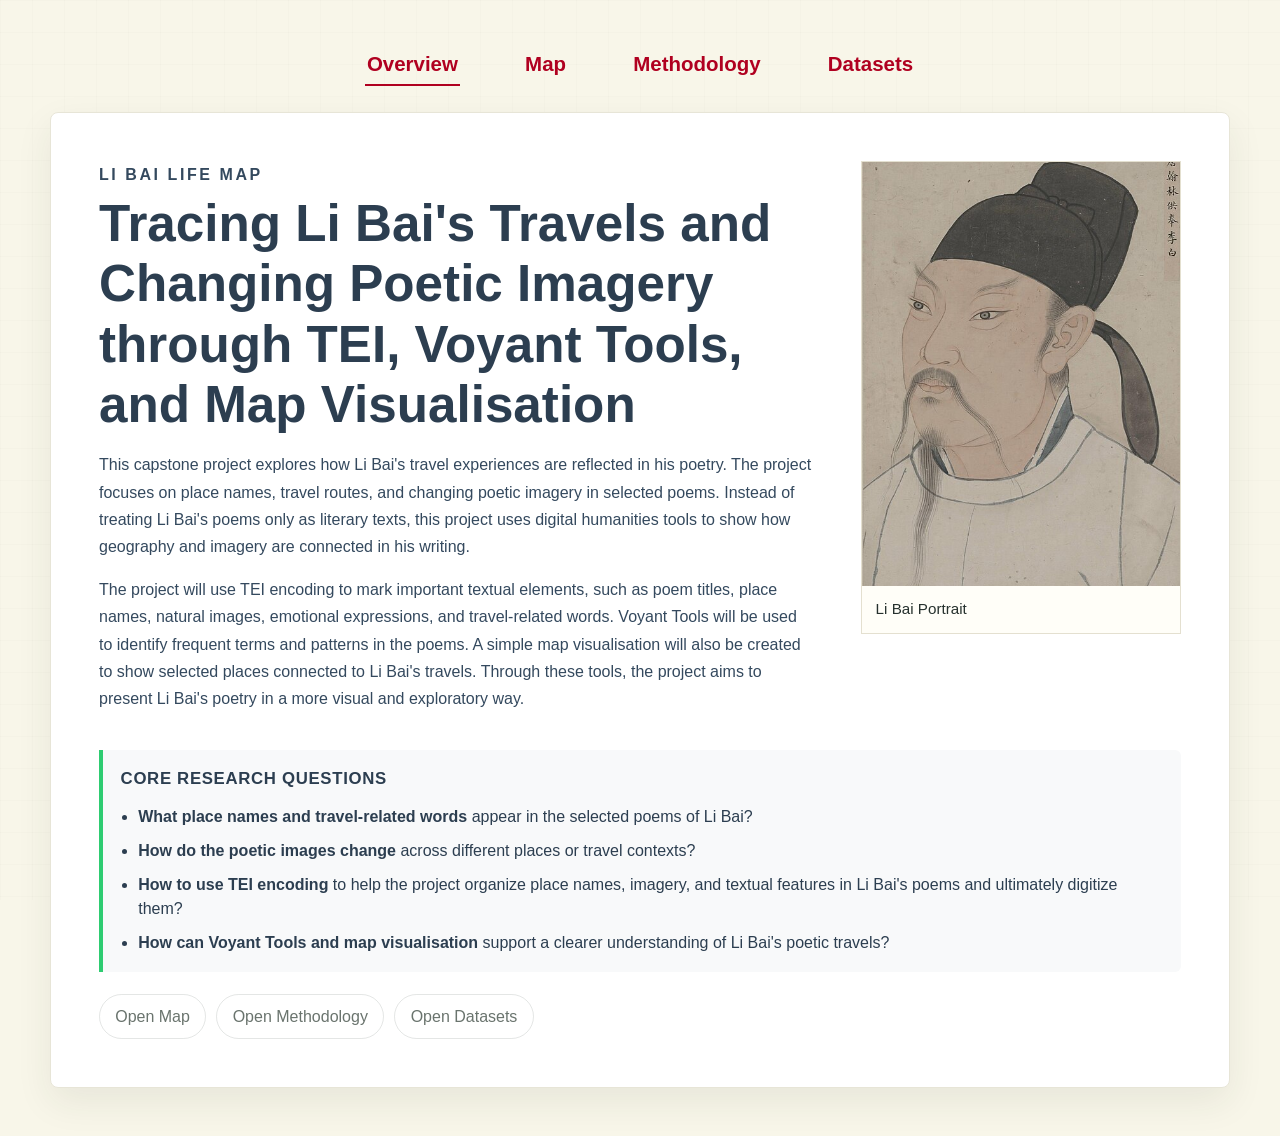
==== commit 86e7c7af: "Update Li Bai Life Map site" ====
--- a/index.html
+++ b/index.html
@@ -1,373 +1,61 @@
 <!doctype html>
-<html lang="zh-CN">
+<html lang="en">
 <head>
   <meta charset="utf-8">
   <meta name="viewport" content="width=device-width, initial-scale=1">
-  <meta name="description" content="Li Bai life map: Google Maps, timeline, and poem cards.">
+  <meta name="description" content="Project overview, Li Bai introduction, and research questions for the Li Bai Life Map.">
   <title>Li Bai Life Map</title>
   <link rel="icon" href="assets/icons/marker.svg" type="image/svg+xml">
   <link rel="stylesheet" href="css/main.css">
   <link rel="stylesheet" href="css/layout.css">
   <link rel="stylesheet" href="css/component.css">
-  <link rel="stylesheet" href="css/map.css">
-  <link rel="stylesheet" href="css/timeline.css">
-  <link rel="stylesheet" href="css/animation.css">
 </head>
-<body data-theme="light" class="chronicle-mode">
-  <div class="app-shell chronicle-shell">
-    <header class="breadcrumb-bar" id="top">
-      <a href="javascript:void(0)">Works Report</a>
-      <a href="javascript:void(0)">Overview <sub>360 poets</sub></a>
-      <span>&gt;</span>
-      <strong>Li Bai</strong>
-      <span class="muted">(701 - 762)</span>
-      <button class="ghost-button theme-mini" id="drawerOpen" type="button" aria-controls="sideDrawer" aria-label="Open filters">Filters</button>
-      <button class="ghost-button theme-mini" id="themeToggle" type="button" aria-pressed="false">Dark</button>
+<body data-theme="light" class="standalone-page">
+  <div class="standalone-shell">
+    <header class="standalone-nav">
+      <a aria-current="page" href="index.html">Overview</a>
+      <a href="map.html">Map</a>
+      <a href="methodology.html">Methodology</a>
+      <a href="datasets.html">Datasets</a>
     </header>
 
-    <main class="chronicle-view" id="main">
-      <section class="poet-intro module-block" aria-label="Li Bai overview">
-        <article class="poet-copy">
-          <!-- 1. 项目官方英文主标题 -->
-          <h1 style="font-size: 1.65rem; font-weight: 800; color: #2c3e50; line-height: 1.35; margin-bottom: 18px;">
-            Tracing Li Bai’s Travels and Changing Poetic Imagery through TEI, Voyant Tools, and Map Visualisation
-          </h1>
+    <main class="standalone-main">
+      <section class="standalone-card overview-page">
+        <div class="overview-layout">
+          <article class="overview-copy">
+            <p class="eyebrow">Li Bai Life Map</p>
+            <h1>Tracing Li Bai's Travels and Changing Poetic Imagery through TEI, Voyant Tools, and Map Visualisation</h1>
+            <p>
+              This capstone project explores how Li Bai's travel experiences are reflected in his poetry. The project focuses on place names, travel routes, and changing poetic imagery in selected poems. Instead of treating Li Bai's poems only as literary texts, this project uses digital humanities tools to show how geography and imagery are connected in his writing.
+            </p>
+            <p>
+              The project will use TEI encoding to mark important textual elements, such as poem titles, place names, natural images, emotional expressions, and travel-related words. Voyant Tools will be used to identify frequent terms and patterns in the poems. A simple map visualisation will also be created to show selected places connected to Li Bai's travels. Through these tools, the project aims to present Li Bai's poetry in a more visual and exploratory way.
+            </p>
+          </article>
 
-          <!-- 2. Project Overview (直接对齐大作业官方文档) -->
-          <p style="margin-bottom: 12px; color: #34495e; font-size: 0.95rem; line-height: 1.62;">
-            This capstone project explores how Li Bai’s travel experiences are reflected in his poetry. The project focuses on place names, travel routes, and changing poetic imagery in selected poems. Instead of treating Li Bai’s poems only as literary texts, this project uses digital humanities tools to show how geography and imagery are connected in his writing.
-          </p>
-          <p style="margin-bottom: 22px; color: #34495e; font-size: 0.95rem; line-height: 1.62;">
-            The project will use TEI encoding to mark important textual elements, such as poem titles, place names, natural images, emotional expressions, and travel-related words. Voyant Tools will be used to identify frequent terms and patterns in the poems. A simple map visualisation will also be created to show selected places connected to Li Bai’s travels. Through these tools, the project aims to present Li Bai’s poetry in a more visual and exploratory way.
-          </p>
+          <figure class="overview-portrait">
+            <img src="assets/images/libai-portrait.jpg" alt="Li Bai portrait">
+            <figcaption>Li Bai Portrait</figcaption>
+          </figure>
+        </div>
 
-          <!-- 3. Core Research Questions 显式打分点 (带古风竹叶绿侧边栏) -->
-          <div class="research-questions-box" style="border-left: 4px solid #2ecc71; padding-left: 15px; margin-top: 20px; background-color: #f8f9fa; padding-top: 12px; padding-bottom: 12px; padding-right: 12px; border-radius: 0 6px 6px 0;">
-            <h3 style="font-size: 1.05rem; font-weight: bold; color: #2c3e50; margin-bottom: 10px; text-transform: uppercase; letter-spacing: 0.5px;">
-              Core Research Questions
-            </h3>
-            <ul style="list-style-type: square; padding-left: 18px; color: #2c3e50; font-size: 0.92rem; line-height: 1.55;">
-              <li style="margin-bottom: 6px;"><strong>What place names and travel-related words</strong> appear in the selected poems of Li Bai?</li>
-              <li style="margin-bottom: 6px;"><strong>How do the poetic images change</strong> across different places or travel contexts?</li>
-              <li style="margin-bottom: 6px;"><strong>How to use TEI encoding</strong> to help the project organize place names, imagery, and textual features in Li Bai's poems and ultimately digitize them?</li>
-              <li style="margin-bottom: 0;"><strong>How can Voyant Tools and map visualisation</strong> support a clearer understanding of Li Bai’s poetic travels?</li>
-            </ul>
-          </div>
-        </article>
-        <figure class="poet-portrait">
-          <img src="assets/images/libai-portrait.jpg" alt="Li Bai portrait">
-          <figcaption>Li Bai Portrait</figcaption>
-        </figure>
-      </section>
+        <section class="research-questions-panel" aria-labelledby="researchQuestionsTitle">
+          <h2 id="researchQuestionsTitle">Core Research Questions</h2>
+          <ul>
+            <li><strong>What place names and travel-related words</strong> appear in the selected poems of Li Bai?</li>
+            <li><strong>How do the poetic images change</strong> across different places or travel contexts?</li>
+            <li><strong>How to use TEI encoding</strong> to help the project organize place names, imagery, and textual features in Li Bai's poems and ultimately digitize them?</li>
+            <li><strong>How can Voyant Tools and map visualisation</strong> support a clearer understanding of Li Bai's poetic travels?</li>
+          </ul>
+        </section>
 
-      <section class="map-module module-block" aria-label="Top map area">
-      <section class="map-stage" id="map-panel" aria-label="Li Bai China itinerary map">
-        <div class="map-shell screenshot-map-shell">
-          <button class="detail-tab" id="detailOpen" type="button" aria-controls="placeDetail">Open Details</button>
-          <section class="map-detail-popup place-card" id="placeDetail" aria-live="polite">
-            <div class="skeleton skeleton-title"></div>
-            <div class="skeleton skeleton-line"></div>
-            <div class="skeleton skeleton-line short"></div>
-          </section>
-          <div class="map-loading" id="mapLoading">
-            <span class="loader-dot"></span>
-            <span>Loading map…</span>
-          </div>
-          <div id="map" class="map-canvas" role="application" aria-label="Li Bai itinerary map"></div>
-          <div class="map-bottom-controls">
-            <span class="control-label">Base Map</span>
-            <select id="mapTheme" class="select-control" aria-label="Map theme">
-              <option value="literary">Modern Terrain</option>
-              <option value="ink">Ink Dark</option>
-              <option value="terrain">Terrain Focus</option>
-            </select>
-            <span class="control-label">Modern Names</span>
-            <button class="ghost-button" id="toggleRegions" type="button" aria-pressed="true">Show</button>
-            <button class="ghost-button" id="playRoute" type="button">Play Route</button>
-            <button class="ghost-button" id="resetView" type="button">China View</button>
-          </div>
-        </div>
-      </section>
-
-      </section>
-
-      <aside class="life-panel module-block" id="timeline-panel" aria-labelledby="timelineTitle">
-        <h2 id="timelineTitle">Four-Stage Poetry Map</h2>
-        <div class="stage-switcher" id="stageSwitcher" aria-label="Stage switcher"></div>
-        <div class="filter-chips compact-filters" id="filterChips" aria-label="Event type filters"></div>
-        <div class="timeline-track life-list" id="timelineTrack"></div>
-      </aside>
-
-      <section class="data-dock" aria-hidden="true">
-        <aside id="profileSummary"></aside>
-        <div id="poem-panel">
-          <div id="panelPoems"></div>
-          <div id="panelBio"></div>
-          <div id="panelPeople"></div>
-        </div>
-        <div id="chapterGrid"></div>
-      </section>
-
-      <section class="chart-module module-block chronicle-footer" aria-label="Middle word-cloud and chart area">
-        <section class="theme-stat-panel" id="themeStats" aria-label="Four-stage theme statistics"></section>
+        <nav class="page-actions" aria-label="Page navigation">
+          <a class="ghost-button" href="map.html">Open Map</a>
+          <a class="ghost-button" href="methodology.html">Open Methodology</a>
+          <a class="ghost-button" href="datasets.html">Open Datasets</a>
+        </nav>
       </section>
     </main>
-<!-- ========================================================================= -->
-<!-- ======= 新增：METHODOLOGY, DATASET SOURCES & TEAM TRACKER 学术闭合板块 ======= -->
-<!-- ========================================================================= -->
-
-<!-- 1. Methodology & Workflow Concept Presentation (满足老师对 Process & Visual Presentation 的要求) -->
-<section class="methodology-module module-block" style="margin-top: 30px; padding: 25px; background-color: #ffffff; border-radius: 8px; box-shadow: 0 1px 3px rgba(0,0,0,0.05); grid-column: span 12;">
-    <h2 style="color: #2c3e50; font-weight: 800; font-size: 1.35rem; margin-bottom: 15px; border-bottom: 2px solid #ecf0f1; padding-bottom: 8px;">
-        Project Methodology & Process Involved
-    </h2>
-    <p style="color: #34495e; font-size: 0.95rem; line-height: 1.6; margin-bottom: 20px;">
-        The project uses a digital humanities approach. A small corpus of Li Bai’s poems was selected from reliable online text collections. The poems were cleaned and organised before analysis. TEI encoding was then used to mark structural and thematic features, especially place names and imagery. After the texts were prepared, Voyant Tools was used to analyse word frequency, keyword patterns, and term distribution. The identified place names were also used to create a simple map visualisation. This method combines close reading and distant reading.
-    </p>
-    
-    <!-- 概念视觉呈现：预留给小组工作流图表或答辩演示视频/音频 -->
-    <div class="workflow-presentation" style="background-color: #f8f9fa; border: 1px dashed #bdc3c7; border-radius: 6px; padding: 20px; text-align: center; margin-top: 15px;">
-        <h4 style="margin-bottom: 10px; color: #7f8c8d; font-size: 0.9rem; font-weight: bold; text-transform: uppercase;">[ Visual Presentation of Concepts & Workflow Diagram ]</h4>
-        <!-- 💡 提示：这里可以直接放你们组画好的工作流图片，或者放一段项目录屏演讲视频 -->
-        <img src="assets/images/workflow-diagram.png" alt="Research Process Workflow Diagram" style="max-width: 100%; height: auto; display: block; margin: 0 auto; min-height: 150px; background: #eaeded;">
-    </div>
-</section>
-
-<!-- 2. 全网最底层：数字人文全量公开数据集与开放仓库 (纯净无 Bug 完美对齐版) -->
-<section class="sources-module module-block" style="margin-top: 35px; padding: 35px; background-color: #ffffff; border-radius: 8px; box-shadow: 0 1px 4px rgba(0,0,0,0.06); margin-bottom: 50px; clear: both; width: auto; margin-left: 20px; margin-right: 20px;">
-    <h2 style="color: #2c3e50; font-weight: 800; font-size: 1.4rem; margin-bottom: 15px; border-bottom: 2px solid #ecf0f1; padding-bottom: 10px;">
-        Open-Access Research Datasets & Repository
-    </h2>
-    <p style="color: #7f8c8d; font-size: 0.92rem; margin-bottom: 25px; line-height: 1.5;">
-        In alignment with Open Science paradigms and Digital Humanities benchmarks, our complete data schema—comprising structural databases, TEI P5 semantic corpora, and GIS spatial layers—is published below for replication and evaluation.
-    </p>
-    
-    <div style="display: grid; grid-template-columns: repeat(auto-fit, minmax(300px, 1fr)); gap: 25px;">
-        
-        <!-- 列一: Core Statistical Databases -->
-        <div style="background: #f8f9fa; padding: 20px; border-radius: 6px; border-top: 4px solid #34495e;">
-            <h3 style="font-size: 1.05rem; color: #2c3e50; margin-bottom: 15px; font-weight: bold;">1. Structural Systems Data</h3>
-            <ul style="list-style: none; padding-left: 0; font-size: 0.88rem; line-height: 1.8;">
-                <li style="margin-bottom: 12px; display: flex; justify-content: space-between; align-items: center;">
-                    <span><b style="color:#e67e22;">[CSV]</b> libai_master_dataset</span>
-                    <a href="data/libai_master_dataset.csv" download style="color:#34495e; font-weight:bold; text-decoration:none;">Download</a>
-                </li>
-                <li style="margin-bottom: 12px; display: flex; justify-content: space-between; align-items: center;">
-                    <span><b style="color:#e67e22;">[CSV]</b> theme_density</span>
-                    <a href="data/libai_4period_theme_density.csv" download style="color:#34495e; font-weight:bold; text-decoration:none;">Download</a>
-                </li>
-                <li style="margin-bottom: 12px; display: flex; justify-content: space-between; align-items: center;">
-                    <span><b style="color:#e67e22;">[CSV]</b> period_summary</span>
-                    <a href="data/libai_4period_summary.csv" download style="color:#34495e; font-weight:bold; text-decoration:none;">Download</a>
-                </li>
-                <li style="margin-bottom: 12px; display: flex; justify-content: space-between; align-items: center;">
-                    <span><b style="color:#2980b9;">[JSON]</b> locations</span>
-                    <a href="data/locations.json" download style="color:#34495e; font-weight:bold; text-decoration:none;">Download</a>
-                </li>
-                <li style="margin-bottom: 12px; display: flex; justify-content: space-between; align-items: center;">
-                    <span><b style="color:#2980b9;">[JSON]</b> poems</span>
-                    <a href="data/poems.json" download style="color:#34495e; font-weight:bold; text-decoration:none;">Download</a>
-                </li>
-                <li style="margin-bottom: 12px; display: flex; justify-content: space-between; align-items: center;">
-                    <span><b style="color:#2980b9;">[JSON]</b> timeline</span>
-                    <a href="data/timeline.json" download style="color:#34495e; font-weight:bold; text-decoration:none;">Download</a>
-                </li>
-                <li style="margin-bottom: 12px; display: flex; justify-content: space-between; align-items: center;">
-                    <span><b style="color:#2980b9;">[JSON]</b> biography</span>
-                    <a href="data/biography.json" download style="color:#34495e; font-weight:bold; text-decoration:none;">Download</a>
-                </li>
-                <li style="margin-bottom: 12px; display: flex; justify-content: space-between; align-items: center;">
-                    <span><b style="color:#2980b9;">[JSON]</b> cnkgraph_nodes</span>
-                    <a href="data/cnkgraph-like-libai.json" download style="color:#34495e; font-weight:bold; text-decoration:none;">Download</a>
-                </li>
-                <li style="margin-bottom: 0; display: flex; justify-content: space-between; align-items: center;">
-                    <span><b style="color:#16a085;">[MD]</b> 4period_report</span>
-                    <a href="data/libai_4period_report.md" download style="color:#34495e; font-weight:bold; text-decoration:none;">Download</a>
-                </li>
-            </ul>
-        </div>
-
-        <!-- 列二: TEI P5 XML Semantic Corpora -->
-        <div style="background: #f8f9fa; padding: 20px; border-radius: 6px; border-top: 4px solid #2ecc71;">
-            <h3 style="font-size: 1.05rem; color: #2c3e50; margin-bottom: 15px; font-weight: bold;">2. TEI P5 XML Text Markup</h3>
-            <ul style="list-style: none; padding-left: 0; font-size: 0.88rem; line-height: 1.8;">
-                <li style="margin-bottom: 12px; display: flex; justify-content: space-between; align-items: center;">
-                    <span><b style="color:#27ae60;">[XML]</b> master_tei_corpus</span>
-                    <a href="data/libai_4period_tei_corpus.xml" download style="color:#27ae60; font-weight:bold; text-decoration:none;">Download</a>
-                </li>
-                <li style="margin-bottom: 12px; display: flex; justify-content: space-between; align-items: center;">
-                    <span><b style="color:#27ae60;">[XML]</b> stage1_youth_tei</span>
-                    <a href="data/stage1-youth_tei.xml" download style="color:#27ae60; font-weight:bold; text-decoration:none;">Download</a>
-                </li>
-                <li style="margin-bottom: 12px; display: flex; justify-content: space-between; align-items: center;">
-                    <span><b style="color:#27ae60;">[XML]</b> stage2_travels_tei</span>
-                    <a href="data/stage2-travels_tei.xml" download style="color:#27ae60; font-weight:bold; text-decoration:none;">Download</a>
-                </li>
-                <li style="margin-bottom: 12px; display: flex; justify-content: space-between; align-items: center;">
-                    <span><b style="color:#27ae60;">[XML]</b> stage3_changan_tei</span>
-                    <a href="data/stage3-changan_tei.xml" download style="color:#27ae60; font-weight:bold; text-decoration:none;">Download</a>
-                </li>
-                <li style="margin-bottom: 0; display: flex; justify-content: space-between; align-items: center;">
-                    <span><b style="color:#27ae60;">[XML]</b> stage4_exile_late_tei</span>
-                    <a href="data/stage4-exile-late-tei.xml" download style="color:#27ae60; font-weight:bold; text-decoration:none;">Download</a>
-                </li>
-            </ul>
-        </div>
-
-        <!-- 列三: GIS Geospatial Itinerary Layers -->
-        <div style="background: #f8f9fa; padding: 20px; border-radius: 6px; border-top: 4px solid #e74c3c;">
-            <h3 style="font-size: 1.05rem; color: #2c3e50; margin-bottom: 15px; font-weight: bold;">3. GIS Geospatial Layers</h3>
-            <ul style="list-style: none; padding-left: 0; font-size: 0.88rem; line-height: 1.8;">
-                <li style="margin-bottom: 12px; display: flex; justify-content: space-between; align-items: center;">
-                    <span><b style="color:#c0392b;">[KML]</b> Stage1_Youth_701_724</span>
-                    <a href="data/Stage1_Youth_701_724.kml" download style="color:#e74c3c; font-weight:bold; text-decoration:none;">Download</a>
-                </li>
-                <li style="margin-bottom: 12px; display: flex; justify-content: space-between; align-items: center;">
-                    <span><b style="color:#c0392b;">[KML]</b> Stage2_Travels_725_741</span>
-                    <a href="data/Stage2_Travels_725_741.kml" download style="color:#e74c3c; font-weight:bold; text-decoration:none;">Download</a>
-                </li>
-                <li style="margin-bottom: 12px; display: flex; justify-content: space-between; align-items: center;">
-                    <span><b style="color:#c0392b;">[KML]</b> Stage3_Changan_742_744</span>
-                    <a href="data/Stage3_Changan_742_744.kml" download style="color:#e74c3c; font-weight:bold; text-decoration:none;">Download</a>
-                </li>
-                <li style="margin-bottom: 0; display: flex; justify-content: space-between; align-items: center;">
-                    <span><b style="color:#c0392b;">[KML]</b> Stage4_Exile_745_762</span>
-                    <a href="data/Stage4_Exile_745_762.kml" download style="color:#e74c3c; font-weight:bold; text-decoration:none;">Download</a>
-                </li>
-            </ul>
-        </div>
-        
-    </div>
-
-    <!-- 外部公开数据源学术致敬 -->
-    <div class="academic-sources" style="margin-top: 25px; padding-top: 15px; border-top: 1px dashed #bdc3c7; font-size: 0.88rem; color: #7f8c8d;">
-        <p><strong>Institutional Data Gateways & Engineering Environments:</strong></p>
-        <ul style="padding-left: 18px; list-style-type: circle; margin-top: 6px; line-height: 1.6;">
-            <li>Textual baseline ingested from <em>Chinese Text Project (ctext.org)</em> & <em>GitHub Chinese Poetry Corpus</em>.</li>
-            <li>Semantic tokenization and syntax parsing schema modeled under <em>TEI P5 Guidelines</em>.</li>
-            <li>Geospatial telemetry and coordinate vector extraction transformed via <em>Python Automated Regular Expressions</em>.</li>
-        </ul>
-    </div>
-</section>
-<!-- 3. Interactive Tool to Track Group Engagement  -->
-
-<!-- ========================================================================= -->
-
   </div>
-
-  <aside class="drawer" id="sideDrawer" aria-hidden="true" aria-labelledby="drawerTitle">
-    <div class="drawer-backdrop" id="drawerBackdrop"></div>
-    <div class="drawer-panel" role="dialog" aria-modal="true">
-      <header class="drawer-header">
-        <h2 id="drawerTitle">Filter and Locate</h2>
-        <button class="icon-button" id="drawerClose" type="button" aria-label="Close filters">×</button>
-      </header>
-      <div class="drawer-body">
-        <label class="search-box full">
-          <span>Keyword</span>
-          <input id="drawerSearch" type="search" placeholder="e.g. 长安, 送别, 759">
-        </label>
-        <div class="drawer-block">
-          <h3>Location List</h3>
-          <div id="drawerLocations" class="drawer-list"></div>
-        </div>
-      </div>
-    </div>
-  </aside>
-
-  <div class="modal" id="poemModal" aria-hidden="true">
-    <div class="modal-backdrop" data-close-modal></div>
-    <article class="modal-card" role="dialog" aria-modal="true" aria-labelledby="modalTitle">
-      <button class="icon-button modal-close" type="button" data-close-modal aria-label="Close">×</button>
-      <h2 id="modalTitle"></h2>
-      <p id="modalMeta" class="modal-meta"></p>
-      <blockquote id="modalExcerpt"></blockquote>
-      <p id="modalSummary"></p>
-    </article>
-  </div>
-
-  <script id="fallback-data" type="application/json">
-  {
-    "locations": {
-      "meta": { "title": "李白行迹地图", "center": { "lat": 31.9, "lng": 109.7 }, "zoom": 5 },
-      "routeOrder": ["suiye","jiangyou","chengdu","emei","yuzhou","jiangling","dongting","jinling","yangzhou","luoyang","changan","liangyuan","donglu","xuancheng","lushan","xunyang","ye_lang","dangtu"],
-      "locations": [
-        {"id":"suiye","name":"碎叶城","ancientName":"碎叶","province":"吉尔吉斯斯坦楚河州","lat":42.83,"lng":75.30,"years":[701],"period":"出生传说","category":"birth","importance":5,"poemCount":0,"eventIds":["e701"],"poemIds":[],"summary":"传统说法中，李白出生于西域碎叶一带，后随家迁入蜀地。","image":"assets/images/location-suiye.svg"},
-        {"id":"jiangyou","name":"江油","ancientName":"青莲乡","province":"四川绵阳","lat":31.777,"lng":104.745,"years":[705,725],"period":"蜀中少年","category":"home","importance":5,"poemCount":4,"eventIds":["e705","e715","e724"],"poemIds":["p-jingyesi"],"summary":"李白幼年、少年时期主要生活在蜀中，青莲乡常被视为其成长地。","image":"assets/images/location-jiangyou.svg"},
-        {"id":"chengdu","name":"成都","ancientName":"益州","province":"四川成都","lat":30.657,"lng":104.066,"years":[720,725],"period":"蜀中漫游","category":"travel","importance":4,"poemCount":2,"eventIds":["e720"],"poemIds":[],"summary":"蜀地政治文化中心，代表李白离蜀前的学习与交游空间。","image":"assets/images/location-chengdu.svg"},
-        {"id":"emei","name":"峨眉山","ancientName":"峨眉","province":"四川乐山","lat":29.52,"lng":103.33,"years":[725],"period":"仗剑去国","category":"poem","importance":4,"poemCount":1,"eventIds":["e725"],"poemIds":["p-emei"],"summary":"《峨眉山月歌》将蜀中山水、离乡情绪与长江旅程联结起来。","image":"assets/images/location-emei.svg"},
-        {"id":"yuzhou","name":"重庆","ancientName":"渝州","province":"重庆","lat":29.563,"lng":106.551,"years":[725],"period":"沿江东下","category":"travel","importance":3,"poemCount":1,"eventIds":["e725"],"poemIds":["p-emei"],"summary":"李白离蜀东下的重要水路节点，连接峨眉、三峡与荆楚。","image":"assets/images/location-yuzhou.svg"},
-        {"id":"jiangling","name":"荆州","ancientName":"江陵","province":"湖北荆州","lat":30.335,"lng":112.240,"years":[725,759],"period":"荆楚往还","category":"route","importance":4,"poemCount":2,"eventIds":["e725","e759"],"poemIds":["p-baidi"],"summary":"江陵是李白水路行旅中的关键节点，后期遇赦东还亦与此线相关。","image":"assets/images/location-jiangling.svg"},
-        {"id":"dongting","name":"洞庭湖","ancientName":"洞庭","province":"湖南岳阳","lat":29.37,"lng":113.12,"years":[727,759],"period":"楚地漫游","category":"poem","importance":3,"poemCount":2,"eventIds":["e727"],"poemIds":[],"summary":"洞庭湖区域承载李白楚地游历与送别题材。","image":"assets/images/location-dongting.svg"},
-        {"id":"jinling","name":"南京","ancientName":"金陵","province":"江苏南京","lat":32.060,"lng":118.797,"years":[727,748,761],"period":"江南行旅","category":"poem","importance":5,"poemCount":8,"eventIds":["e727","e748"],"poemIds":["p-fenghuangtai"],"summary":"金陵是李白反复书写的江南城市，兼具怀古、登临与交游意义。","image":"assets/images/location-jinling.svg"},
-        {"id":"yangzhou","name":"扬州","ancientName":"广陵","province":"江苏扬州","lat":32.394,"lng":119.412,"years":[727,730],"period":"吴越漫游","category":"poem","importance":4,"poemCount":3,"eventIds":["e728"],"poemIds":["p-guangling"],"summary":"扬州是李白送别诗与江淮交游的重要地点。","image":"assets/images/location-yangzhou.svg"},
-        {"id":"luoyang","name":"洛阳","ancientName":"东都","province":"河南洛阳","lat":34.619,"lng":112.454,"years":[734,744],"period":"中原交游","category":"friend","importance":4,"poemCount":2,"eventIds":["e734","e744"],"poemIds":[],"summary":"洛阳连接李白中原交游与入长安前后的政治文化网络。","image":"assets/images/location-luoyang.svg"},
-        {"id":"changan","name":"西安","ancientName":"长安","province":"陕西西安","lat":34.341,"lng":108.939,"years":[742,744],"period":"供奉翰林","category":"court","importance":5,"poemCount":10,"eventIds":["e742","e744"],"poemIds":["p-jiangjinjiu"],"summary":"天宝年间李白入长安供奉翰林，声名极盛，也遭遇政治受挫。","image":"assets/images/location-changan.svg"},
-        {"id":"liangyuan","name":"商丘","ancientName":"梁园","province":"河南商丘","lat":34.414,"lng":115.656,"years":[744,745],"period":"梁宋交游","category":"friend","importance":4,"poemCount":4,"eventIds":["e744-dufu"],"poemIds":[],"summary":"李白离开长安后，在梁宋一带与杜甫、高适等交游。","image":"assets/images/location-liangyuan.svg"},
-        {"id":"donglu","name":"济宁","ancientName":"东鲁","province":"山东济宁","lat":35.414,"lng":116.587,"years":[736,746],"period":"东鲁家居","category":"home","importance":4,"poemCount":5,"eventIds":["e736"],"poemIds":[],"summary":"东鲁是李白中年居留与家庭生活的重要区域。","image":"assets/images/location-donglu.svg"},
-        {"id":"xuancheng","name":"宣城","ancientName":"宣州","province":"安徽宣城","lat":30.945,"lng":118.758,"years":[753,754],"period":"江南晚游","category":"poem","importance":5,"poemCount":7,"eventIds":["e753"],"poemIds":["p-xietiao"],"summary":"宣城一带留下大量登临、送别和怀古作品。","image":"assets/images/location-xuancheng.svg"},
-        {"id":"lushan","name":"庐山","ancientName":"庐山","province":"江西九江","lat":29.57,"lng":115.98,"years":[756],"period":"入幕永王","category":"poem","importance":4,"poemCount":3,"eventIds":["e756"],"poemIds":["p-lushan"],"summary":"庐山既是山水诗地，也是安史之乱后李白命运转折线索之一。","image":"assets/images/location-lushan.svg"},
-        {"id":"xunyang","name":"九江","ancientName":"浔阳","province":"江西九江","lat":29.705,"lng":116.002,"years":[757],"period":"系狱与流放","category":"exile","importance":4,"poemCount":2,"eventIds":["e757"],"poemIds":[],"summary":"永王事件后，李白被系浔阳狱，后判长流夜郎。","image":"assets/images/location-xunyang.svg"},
-        {"id":"ye_lang","name":"桐梓","ancientName":"夜郎方向","province":"贵州遵义","lat":28.13,"lng":106.82,"years":[758,759],"period":"长流夜郎","category":"exile","importance":4,"poemCount":2,"eventIds":["e758","e759"],"poemIds":[],"summary":"夜郎是李白流放判决的象征性终点；途中遇赦，未必真正抵达。","image":"assets/images/location-yelang.svg"},
-        {"id":"dangtu","name":"当涂","ancientName":"当涂","province":"安徽马鞍山","lat":31.570,"lng":118.497,"years":[761,762],"period":"晚年终老","category":"late","importance":5,"poemCount":3,"eventIds":["e762"],"poemIds":[],"summary":"李白晚年依族叔李阳冰，卒于当涂，行迹在江东收束。","image":"assets/images/location-dangtu.svg"}
-      ],
-      "geojson": {"type":"FeatureCollection","features":[{"type":"Feature","properties":{"id":"sichuan-basin","name":"蜀中成长圈","kind":"region"},"geometry":{"type":"Polygon","coordinates":[[[102.4,28.5],[106.4,28.8],[106.8,32.6],[103.2,33.1],[101.7,30.6],[102.4,28.5]]]}},{"type":"Feature","properties":{"id":"jiangnan-poetry","name":"江南创作密集区","kind":"region"},"geometry":{"type":"Polygon","coordinates":[[[115.0,28.7],[121.0,29.2],[121.5,33.0],[117.2,33.5],[114.6,31.0],[115.0,28.7]]]}}]}
-    },
-    "timeline": {
-      "meta": { "title": "李白生平时间线", "range": [701, 762] },
-      "events": [
-        {"id":"e701","year":701,"month":null,"title":"李白出生","locationId":"suiye","type":"birth","summary":"据传统说法，李白出生于西域碎叶一带。","detail":"此处作为行迹起点处理；具体出生地在学术上仍有不同说法。"},
-        {"id":"e705","year":705,"month":null,"title":"迁居蜀中","locationId":"jiangyou","type":"home","summary":"幼年随家迁居绵州昌隆青莲乡。","detail":"蜀中阶段构成李白早期文化记忆与山水经验。"},
-        {"id":"e715","year":715,"month":null,"title":"少年读书与任侠","locationId":"jiangyou","type":"study","summary":"传其少年广泛阅读、习剑，形成豪迈自我形象。","detail":"页面用该节点承接青莲成长地、早年志向与蜀中活动。"},
-        {"id":"e720","year":720,"month":null,"title":"蜀中交游","locationId":"chengdu","type":"travel","summary":"活动范围扩展至成都等地。","detail":"成都作为蜀地文化中心，用于呈现离蜀前的本地漫游。"},
-        {"id":"e724","year":724,"month":null,"title":"离蜀准备","locationId":"jiangyou","type":"travel","summary":"李白逐渐转向更大范围的出游与求仕。","detail":"该节点与后续峨眉、渝州、江陵水路相连。"},
-        {"id":"e725","year":725,"month":null,"title":"仗剑去国，辞亲远游","locationId":"emei","type":"route","summary":"离开蜀地，沿长江东下。","detail":"《峨眉山月歌》常作为此段行旅的文学坐标。"},
-        {"id":"e727","year":727,"month":null,"title":"漫游荆楚江南","locationId":"dongting","type":"travel","summary":"进入楚地与江南，行旅地点显著增多。","detail":"该阶段页面联动洞庭、金陵、扬州等诗歌地点。"},
-        {"id":"e728","year":728,"month":null,"title":"广陵送别","locationId":"yangzhou","type":"poem","summary":"扬州、广陵成为送别诗的重要地理意象。","detail":"用《黄鹤楼送孟浩然之广陵》承接江汉与江淮路线。"},
-        {"id":"e734","year":734,"month":null,"title":"中原求仕","locationId":"luoyang","type":"court","summary":"李白在洛阳、长安一线展开政治文化交游。","detail":"洛阳在页面中承担中原网络节点。"},
-        {"id":"e736","year":736,"month":null,"title":"东鲁居留","locationId":"donglu","type":"home","summary":"东鲁成为李白中年重要居留地。","detail":"此节点用于连接山东区域、家庭生活与中原往还。"},
-        {"id":"e742","year":742,"month":null,"title":"奉诏入长安","locationId":"changan","type":"court","summary":"李白入长安供奉翰林，迎来声名高峰。","detail":"长安是整套交互系统的高亮核心节点之一。"},
-        {"id":"e744","year":744,"month":null,"title":"赐金放还","locationId":"changan","type":"turning","summary":"离开长安，政治理想受挫。","detail":"页面路线从长安转向梁宋、东鲁和江南。"},
-        {"id":"e744-dufu","year":744,"month":null,"title":"梁宋遇杜甫、高适","locationId":"liangyuan","type":"friend","summary":"李白、杜甫、高适在梁宋一带交游。","detail":"该节点用于人物关系与地点卡片联动。"},
-        {"id":"e748","year":748,"month":null,"title":"金陵再游","locationId":"jinling","type":"poem","summary":"金陵怀古、登临、送别书写集中。","detail":"联动《登金陵凤凰台》与金陵地点详情。"},
-        {"id":"e753","year":753,"month":null,"title":"宣州登临","locationId":"xuancheng","type":"poem","summary":"宣城、谢朓楼等地成为晚期诗歌高频场景。","detail":"该节点驱动右侧诗词卡片和地图缩放。"},
-        {"id":"e756","year":756,"month":null,"title":"安史乱中入幕","locationId":"lushan","type":"turning","summary":"乱世中的政治选择改变李白晚年命运。","detail":"页面用庐山和浔阳串联永王事件后果。"},
-        {"id":"e757","year":757,"month":null,"title":"浔阳系狱","locationId":"xunyang","type":"exile","summary":"受永王事件牵连，被系浔阳狱。","detail":"浔阳节点切换为警示色，并触发流放路线段。"},
-        {"id":"e758","year":758,"month":null,"title":"长流夜郎","locationId":"ye_lang","type":"exile","summary":"李白被判长流夜郎，沿江向西南行进。","detail":"该路线在地图上以虚线与低饱和色表现。"},
-        {"id":"e759","year":759,"month":null,"title":"途中遇赦","locationId":"jiangling","type":"turning","summary":"至白帝城附近遇赦，东还江陵。","detail":"联动《早发白帝城》，路线动画从西南折返长江。"},
-        {"id":"e762","year":762,"month":null,"title":"卒于当涂","locationId":"dangtu","type":"late","summary":"晚年依李阳冰，卒于当涂。","detail":"时间线终点，地图聚焦江东。"}
-      ]
-    },
-    "poems": {
-      "poems": [
-        {"id":"p-emei","title":"峨眉山月歌","year":725,"locationId":"emei","genre":"七言绝句","excerpt":"峨眉山月半轮秋，影入平羌江水流。","theme":["山水","离蜀","行旅"],"summary":"以峨眉月色开启离蜀东下的空间叙事。"},
-        {"id":"p-guangling","title":"黄鹤楼送孟浩然之广陵","year":728,"locationId":"yangzhou","genre":"七言绝句","excerpt":"孤帆远影碧空尽，唯见长江天际流。","theme":["送别","长江","交游"],"summary":"诗题目的地广陵指向扬州，体现江汉至江淮的诗性交通。"},
-        {"id":"p-jingyesi","title":"静夜思","year":726,"locationId":"jiangyou","genre":"五言绝句","excerpt":"举头望明月，低头思故乡。","theme":["月","乡愁"],"summary":"作为故乡意象样本，联动青莲成长地。"},
-        {"id":"p-jiangjinjiu","title":"将进酒","year":744,"locationId":"changan","genre":"乐府","excerpt":"天生我材必有用，千金散尽还复来。","theme":["豪放","宴饮","失意"],"summary":"用于表现长安前后理想与失意交织的精神气质。"},
-        {"id":"p-fenghuangtai","title":"登金陵凤凰台","year":748,"locationId":"jinling","genre":"七言律诗","excerpt":"凤凰台上凤凰游，凤去台空江自流。","theme":["怀古","登临","金陵"],"summary":"金陵怀古书写的代表作。"},
-        {"id":"p-xietiao","title":"宣州谢朓楼饯别校书叔云","year":753,"locationId":"xuancheng","genre":"杂言古诗","excerpt":"俱怀逸兴壮思飞，欲上青天揽明月。","theme":["送别","登楼","怀才"],"summary":"宣州谢朓楼场景带出晚期情绪与江南登临。"},
-        {"id":"p-lushan","title":"望庐山瀑布","year":756,"locationId":"lushan","genre":"七言绝句","excerpt":"飞流直下三千尺，疑是银河落九天。","theme":["山水","奇观"],"summary":"庐山诗歌地理的高识别度样本。"},
-        {"id":"p-baidi","title":"早发白帝城","year":759,"locationId":"jiangling","genre":"七言绝句","excerpt":"两岸猿声啼不住，轻舟已过万重山。","theme":["遇赦","长江","速度"],"summary":"遇赦东还的路线诗，联动江陵与长江水路。"}
-      ],
-      "themes": [{"name":"山水","count":3},{"name":"送别","count":3},{"name":"行旅","count":3},{"name":"怀古","count":1},{"name":"豪放","count":1}]
-    },
-    "biography": {
-      "profile": {"name":"李白","courtesyName":"太白","alias":"青莲居士","dynasty":"唐","years":"701-762","summary":"李白是盛唐最具代表性的诗人之一，其行迹横跨蜀中、荆楚、江南、中原、长安、东鲁与晚年流放路线。本项目以地图、时间线、诗词卡片和地点详情联动呈现其一生核心轨迹。","keywords":["盛唐","行旅","山水","游仙","送别","怀古"],"stats":{"locations":18,"timelineEvents":20,"poemSamples":8,"routeDistanceLabel":"约一万余里"}},
-      "relationships": [{"name":"杜甫","relation":"诗友","locationId":"liangyuan","summary":"天宝三载前后，李白与杜甫、高适在梁宋一带交游。"},{"name":"高适","relation":"诗友","locationId":"liangyuan","summary":"梁宋交游网络中的重要人物。"},{"name":"孟浩然","relation":"前辈诗友","locationId":"yangzhou","summary":"《黄鹤楼送孟浩然之广陵》以送别表达敬慕与惜别。"},{"name":"贺知章","relation":"赏识者","locationId":"changan","summary":"传称贺知章赞李白为“谪仙人”，强化其长安声名。"},{"name":"李阳冰","relation":"族叔","locationId":"dangtu","summary":"李白晚年依李阳冰，后者为其整理文集。"}],
-      "chapters": [{"id":"c1","title":"蜀中少年","years":"701-725","locationIds":["suiye","jiangyou","chengdu","emei"],"summary":"从出生传说到青莲成长地，蜀中阶段塑造李白的山水经验、任侠气质和远游志向。"},{"id":"c2","title":"仗剑远游","years":"725-742","locationIds":["yuzhou","jiangling","dongting","jinling","yangzhou","luoyang","donglu"],"summary":"离蜀后沿长江东下，进入荆楚江南与中原网络，诗歌地理迅速扩展。"},{"id":"c3","title":"长安高峰","years":"742-744","locationIds":["changan"],"summary":"奉诏入长安供奉翰林，名动京师，也在政治现实中受挫。"},{"id":"c4","title":"江湖再游","years":"744-756","locationIds":["liangyuan","donglu","jinling","xuancheng","lushan"],"summary":"离京后重回漫游与交游，梁宋、东鲁、江南构成密集活动区域。"},{"id":"c5","title":"流放与晚年","years":"757-762","locationIds":["xunyang","ye_lang","jiangling","dangtu"],"summary":"永王事件后被系狱并判流夜郎，途中遇赦，晚年归于江东。"}]
-    }
-  }
-  </script>
-
-  <script src="js/cnkgraph-adapter.js?v=20260530-2"></script>
-  <script src="js/tei-data-loader.js?v=20260530-2"></script>
-  <script src="js/data-loader.js?v=20260530-2"></script>
-  <script src="js/animation.js?v=20260530-2"></script>
-  <script src="js/route.js?v=20260530-2"></script>
-  <script src="js/ui.js?v=20260530-2"></script>
-  <script src="js/timeline.js?v=20260530-2"></script>
-  <script src="js/map.js?v=20260530-2"></script>
-  <script src="js/app.js?v=20260530-2"></script>
-  <script async defer src="https://maps.googleapis.com/maps/api/js?key=AIzaSyBz0py_3IszmsjF0iKjIPKjYBDRM1l_zy4&callback=initLiBaiApp" onerror="handleGoogleMapsError('network')"></script>
 </body>
 </html>
--- a/css/layout.css
+++ b/css/layout.css
@@ -228,18 +228,50 @@
 
 .breadcrumb-bar {
   display: flex;
-  gap: 0.7rem;
+  gap: clamp(1.4rem, 5vw, 5rem);
   align-items: center;
-  height: 64px;
-  padding: 0 1rem;
-  border-bottom: 1px solid #ececec;
+  justify-content: center;
+  min-height: 96px;
+  padding: 0 1.5rem;
+  border-bottom: 1px solid #f0ece2;
   background: #fff;
-  color: #2a2f2d;
-  font-size: 1.05rem;
+  color: #b00020;
+  font-size: clamp(1rem, 1.8vw, 1.28rem);
+  font-weight: 700;
+  overflow-x: auto;
+  white-space: nowrap;
 }
 
 .breadcrumb-bar a {
+  position: relative;
+  padding: 0.8rem 0.1rem;
+  color: #b00020;
   font-weight: 700;
+  text-decoration: none;
+}
+
+.breadcrumb-bar a::after {
+  content: "";
+  position: absolute;
+  left: 0;
+  right: 0;
+  bottom: 0.48rem;
+  height: 2px;
+  background: currentColor;
+  opacity: 0;
+  transform: scaleX(0.5);
+  transition: opacity 180ms var(--ease), transform 180ms var(--ease);
+}
+
+.breadcrumb-bar a:hover::after,
+.breadcrumb-bar a:focus-visible::after,
+.breadcrumb-bar a[aria-current="page"]::after {
+  opacity: 1;
+  transform: scaleX(1);
+}
+
+.breadcrumb-bar a[aria-current="page"] {
+  color: #8f001c;
 }
 
 .breadcrumb-bar sub,
@@ -249,7 +281,19 @@
 }
 
 .theme-mini {
-  margin-left: auto;
+  margin-left: 0;
+  border-color: #ead7dc;
+  color: #b00020;
+  background: #fff;
+}
+
+.breadcrumb-bar .theme-mini + .theme-mini {
+  margin-left: calc(clamp(1.4rem, 5vw, 5rem) * -0.8);
+}
+
+.chronicle-shell > .methodology-module,
+.chronicle-shell > .sources-module {
+  display: none;
 }
 
 .chronicle-view {
@@ -479,6 +523,309 @@
   overflow: visible;
 }
 
+.home-page > .app-shell > .methodology-module,
+.home-page > .app-shell > .sources-module {
+  display: none;
+}
+
+.page-nav-module {
+  grid-column: 1 / -1;
+  display: grid;
+  gap: 1rem;
+  padding: 1.25rem;
+  border: 1px solid #e7e5d7;
+  background: #fffef8;
+}
+
+.page-nav-module h2 {
+  margin: 0;
+  color: #26312e;
+  font-size: 1.2rem;
+}
+
+.jump-card-grid {
+  display: grid;
+  grid-template-columns: repeat(2, minmax(0, 1fr));
+  gap: 0.85rem;
+}
+
+.jump-card {
+  display: grid;
+  gap: 0.35rem;
+  min-height: 130px;
+  padding: 1rem;
+  border: 1px solid #dfe5dc;
+  border-left: 4px solid #159447;
+  border-radius: 6px;
+  color: #26312e;
+  background: #ffffff;
+  text-decoration: none;
+  transition: transform 180ms var(--ease), border-color 180ms var(--ease), box-shadow 180ms var(--ease);
+}
+
+.jump-card:hover {
+  transform: translateY(-2px);
+  border-color: #159447;
+  box-shadow: 0 10px 24px rgba(22, 50, 42, 0.08);
+}
+
+.jump-card span {
+  color: #159447;
+  font-size: 0.78rem;
+  font-weight: 700;
+  letter-spacing: 0.06em;
+  text-transform: uppercase;
+}
+
+.jump-card strong {
+  font-size: clamp(1.05rem, 2vw, 1.45rem);
+  line-height: 1.2;
+}
+
+.jump-card small {
+  color: #6f7f7f;
+  line-height: 1.45;
+}
+
+.standalone-page {
+  min-height: 100vh;
+  background: #f8f6e9;
+}
+
+.standalone-shell {
+  width: min(100% - 32px, 1180px);
+  margin: 0 auto;
+  padding: 1rem 0 3rem;
+}
+
+.standalone-nav {
+  display: flex;
+  align-items: center;
+  justify-content: center;
+  gap: clamp(1.4rem, 5vw, 5rem);
+  min-height: 96px;
+  color: #b00020;
+  overflow-x: auto;
+  white-space: nowrap;
+}
+
+.standalone-nav a {
+  position: relative;
+  padding: 0.8rem 0.1rem;
+  color: #b00020;
+  font-size: clamp(1rem, 1.8vw, 1.28rem);
+  font-weight: 700;
+  text-decoration: none;
+}
+
+.standalone-nav a::after {
+  content: "";
+  position: absolute;
+  left: 0;
+  right: 0;
+  bottom: 0.48rem;
+  height: 2px;
+  background: currentColor;
+  opacity: 0;
+  transform: scaleX(0.5);
+  transition: opacity 180ms var(--ease), transform 180ms var(--ease);
+}
+
+.standalone-nav a:hover::after,
+.standalone-nav a:focus-visible::after,
+.standalone-nav a[aria-current="page"]::after {
+  opacity: 1;
+  transform: scaleX(1);
+}
+
+.standalone-main {
+  display: block;
+}
+
+.standalone-card {
+  padding: clamp(1.2rem, 4vw, 3rem);
+  border: 1px solid #e7e5d7;
+  border-radius: 8px;
+  background: #ffffff;
+  box-shadow: 0 14px 36px rgba(35, 48, 43, 0.08);
+}
+
+.standalone-card h1 {
+  margin: 0 0 1rem;
+  color: #2c3e50;
+  font-size: clamp(2rem, 5vw, 3.2rem);
+  line-height: 1.18;
+}
+
+.standalone-card p {
+  max-width: 920px;
+  color: #34495e;
+  font-size: 1rem;
+  line-height: 1.7;
+}
+
+.overview-layout {
+  display: grid;
+  grid-template-columns: minmax(0, 1fr) minmax(220px, 320px);
+  gap: clamp(1.2rem, 4vw, 3rem);
+  align-items: start;
+}
+
+.overview-copy h1 {
+  max-width: 920px;
+}
+
+.overview-portrait {
+  margin: 0;
+  border: 1px solid #e4e0d0;
+  background: #fffef8;
+}
+
+.overview-portrait img {
+  display: block;
+  width: 100%;
+  aspect-ratio: 3 / 4;
+  object-fit: cover;
+}
+
+.overview-portrait figcaption {
+  padding: 0.7rem 0.85rem;
+  color: #26312e;
+  font-size: 0.95rem;
+}
+
+.research-questions-panel {
+  margin-top: 1.4rem;
+  padding: 1rem 1.1rem;
+  border-left: 4px solid #2ecc71;
+  border-radius: 0 6px 6px 0;
+  background: #f8f9fa;
+}
+
+.research-questions-panel h2 {
+  margin: 0 0 0.75rem;
+  color: #2c3e50;
+  font-size: 1.05rem;
+  letter-spacing: 0.04em;
+  text-transform: uppercase;
+}
+
+.research-questions-panel ul {
+  display: grid;
+  gap: 0.55rem;
+  margin: 0;
+  padding-left: 1.1rem;
+  color: #2c3e50;
+  line-height: 1.55;
+}
+
+.workflow-presentation {
+  margin-top: 1.35rem;
+  padding: 1.2rem;
+  border: 1px dashed #bdc3c7;
+  border-radius: 6px;
+  background: #f8f9fa;
+  text-align: center;
+}
+
+.workflow-presentation h2 {
+  margin: 0 0 0.85rem;
+  color: #6f7f7f;
+  font-size: 0.95rem;
+  letter-spacing: 0.04em;
+  text-transform: uppercase;
+}
+
+.workflow-presentation img {
+  display: block;
+  width: 100%;
+  max-width: 980px;
+  height: auto;
+  min-height: 150px;
+  margin: 0 auto;
+  background: #eaeded;
+}
+
+.sources-grid {
+  display: grid;
+  grid-template-columns: repeat(3, minmax(0, 1fr));
+  gap: 1rem;
+  margin-top: 1.4rem;
+}
+
+.dataset-column {
+  padding: 1rem;
+  border-top: 4px solid #34495e;
+  border-radius: 6px;
+  background: #f8f9fa;
+}
+
+.dataset-column.tei-column {
+  border-top-color: #2ecc71;
+}
+
+.dataset-column.gis-column {
+  border-top-color: #e74c3c;
+}
+
+.dataset-column h2,
+.academic-sources h2 {
+  margin: 0 0 0.85rem;
+  color: #2c3e50;
+  font-size: 1rem;
+}
+
+.dataset-column ul,
+.academic-sources ul {
+  display: grid;
+  gap: 0.65rem;
+  margin: 0;
+  padding: 0;
+  list-style: none;
+}
+
+.dataset-column li {
+  display: flex;
+  align-items: center;
+  justify-content: space-between;
+  gap: 0.75rem;
+  min-width: 0;
+  color: #34495e;
+  font-size: 0.88rem;
+}
+
+.dataset-column li span {
+  min-width: 0;
+  overflow-wrap: anywhere;
+}
+
+.dataset-column a {
+  flex: 0 0 auto;
+  color: #225f70;
+  font-weight: 700;
+  text-decoration: none;
+}
+
+.academic-sources {
+  margin-top: 1.35rem;
+  padding-top: 1rem;
+  border-top: 1px dashed #bdc3c7;
+  color: #6f7f7f;
+}
+
+.academic-sources ul {
+  padding-left: 1.1rem;
+  list-style: circle;
+  line-height: 1.6;
+}
+
+.page-actions {
+  display: flex;
+  flex-wrap: wrap;
+  gap: 0.65rem;
+  margin-top: 1.4rem;
+}
+
 .stage-switcher {
   display: grid;
   grid-template-columns: repeat(2, minmax(0, 1fr));
@@ -606,11 +953,17 @@
 
 .theme-bar-row {
   display: grid;
-  grid-template-columns: 74px 1fr 42px;
+  grid-template-columns: minmax(128px, 0.9fr) minmax(88px, 2fr) 46px;
   gap: 0.35rem;
   align-items: center;
   margin: 0.24rem 0;
   font-size: 0.76rem;
+}
+
+.theme-bar-row > span {
+  min-width: 0;
+  line-height: 1.18;
+  overflow-wrap: anywhere;
 }
 
 .theme-bar-track {
@@ -831,6 +1184,12 @@
     grid-template-columns: 1fr;
   }
 
+  .jump-card-grid,
+  .overview-layout,
+  .sources-grid {
+    grid-template-columns: 1fr;
+  }
+
   .summary-table,
   .bar-panel,
   .wordcloud-panel,
@@ -880,6 +1239,13 @@
 }
 
 @media (max-width: 560px) {
+  .breadcrumb-bar,
+  .standalone-nav {
+    justify-content: flex-start;
+    min-height: 72px;
+    padding-inline: 1rem;
+  }
+
   .site-header,
   .site-footer,
   .hero-panel,
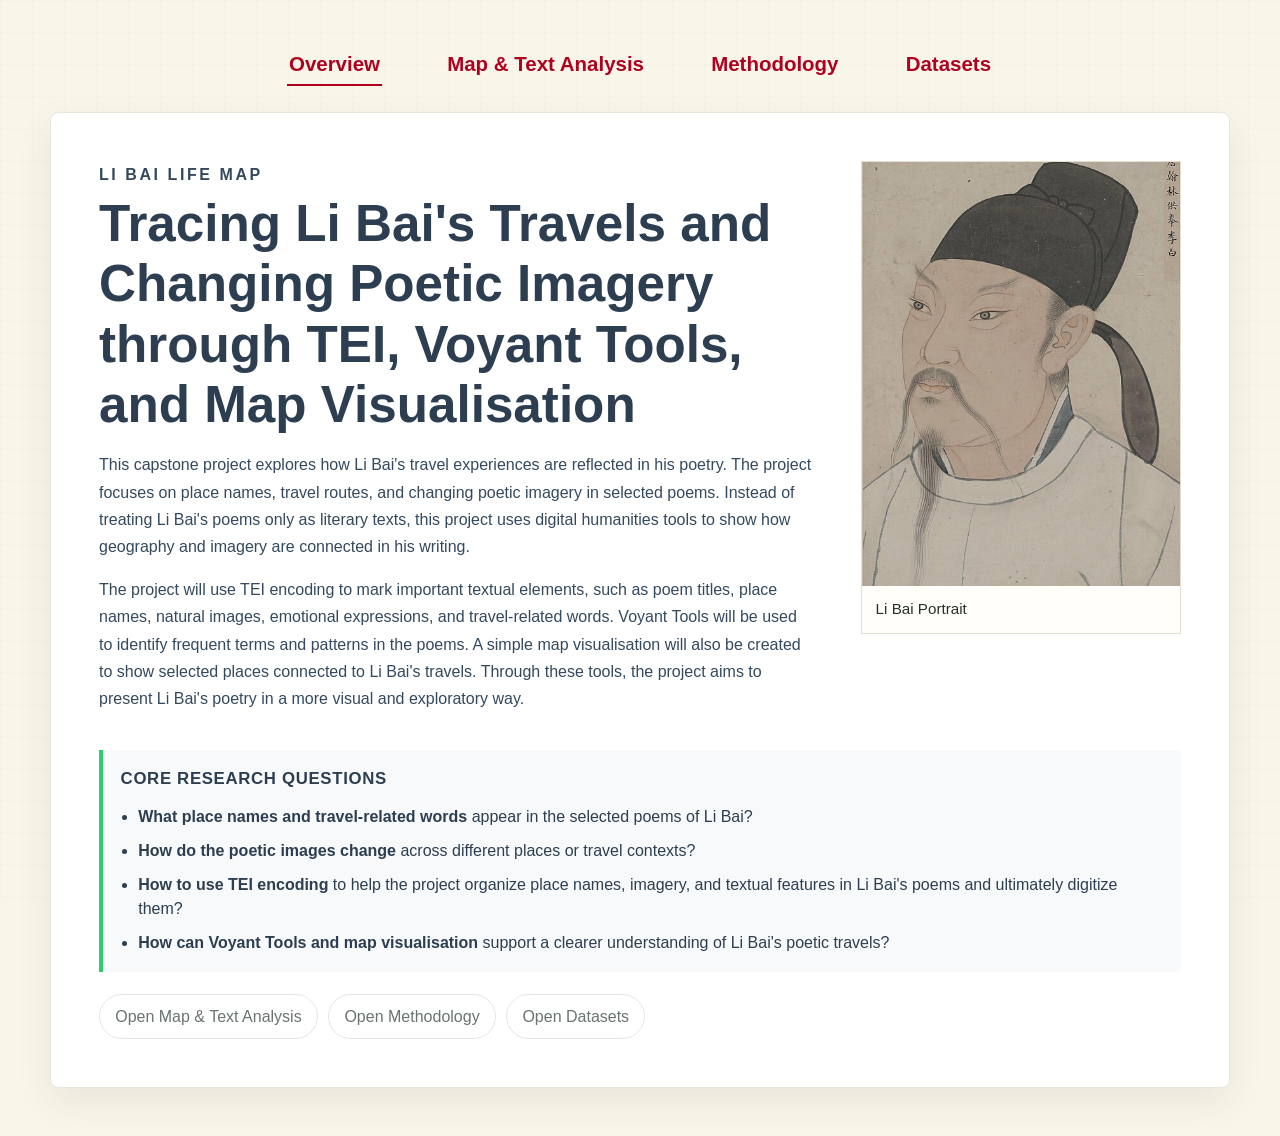
==== commit e9190405: "Clarify map and text analysis page" ====
--- a/index.html
+++ b/index.html
@@ -14,7 +14,7 @@
   <div class="standalone-shell">
     <header class="standalone-nav">
       <a aria-current="page" href="index.html">Overview</a>
-      <a href="map.html">Map</a>
+      <a href="map.html">Map & Text Analysis</a>
       <a href="methodology.html">Methodology</a>
       <a href="datasets.html">Datasets</a>
     </header>
@@ -50,7 +50,7 @@
         </section>
 
         <nav class="page-actions" aria-label="Page navigation">
-          <a class="ghost-button" href="map.html">Open Map</a>
+          <a class="ghost-button" href="map.html">Open Map & Text Analysis</a>
           <a class="ghost-button" href="methodology.html">Open Methodology</a>
           <a class="ghost-button" href="datasets.html">Open Datasets</a>
         </nav>
--- a/css/layout.css
+++ b/css/layout.css
@@ -859,18 +859,19 @@
 
 .theme-stat-panel {
   display: grid;
-  grid-template-columns: 300px minmax(0, 1fr);
-  grid-template-rows: minmax(220px, auto) minmax(250px, auto);
+  grid-template-columns: minmax(0, 1fr);
+  grid-template-rows: auto auto auto auto;
   gap: 0.75rem;
-  height: 100%;
+  height: auto;
 }
 
 .summary-table {
-  grid-column: 1;
+  grid-column: 1 / -1;
   grid-row: 1;
   overflow: auto;
   border: 1px solid #e4e4df;
   background: #fff;
+  max-height: 230px;
 }
 
 .summary-table table {
@@ -892,35 +893,35 @@
 .trends-panel {
   min-width: 0;
   min-height: 0;
-  overflow: hidden;
+  overflow: visible;
   border: 1px solid #e4e4df;
   background: #fff;
   padding: 0.55rem;
 }
 
 .bar-panel {
-  grid-column: 2;
-  grid-row: 1;
+  grid-column: 1 / -1;
+  grid-row: 2;
 }
 
 .wordcloud-panel {
-  grid-column: 1;
-  grid-row: 2;
+  grid-column: 1 / -1;
+  grid-row: 3;
 }
 
 .trends-panel {
-  grid-column: 2;
-  grid-row: 2;
+  grid-column: 1 / -1;
+  grid-row: 4;
 }
 
 .theme-chart {
   display: grid;
-  grid-template-columns: repeat(4, minmax(0, 1fr));
+  grid-template-columns: repeat(auto-fit, minmax(360px, 1fr));
   gap: 0.7rem;
   min-height: 184px;
-  max-height: 300px;
+  max-height: none;
   min-width: 0;
-  overflow: auto;
+  overflow: visible;
 }
 
 .theme-visuals {
@@ -939,7 +940,7 @@
 }
 
 .theme-stage-card {
-  overflow: hidden;
+  overflow: visible;
   padding: 0.5rem;
   border: 1px solid #e4e4df;
   background: #fffefb;
@@ -953,22 +954,38 @@
 
 .theme-bar-row {
   display: grid;
-  grid-template-columns: minmax(128px, 0.9fr) minmax(88px, 2fr) 46px;
-  gap: 0.35rem;
+  grid-template-columns: minmax(0, 1fr) auto;
+  grid-template-areas:
+    "label value"
+    "track track";
+  gap: 0.18rem 0.45rem;
   align-items: center;
-  margin: 0.24rem 0;
+  margin: 0.34rem 0;
   font-size: 0.76rem;
 }
 
 .theme-bar-row > span {
+  grid-area: label;
   min-width: 0;
   line-height: 1.18;
-  overflow-wrap: anywhere;
+  overflow-wrap: break-word;
+}
+
+.theme-bar-row > em {
+  grid-area: value;
+  justify-self: end;
+  min-width: 42px;
+  color: #7d8990;
+  font-style: italic;
+  text-align: right;
+  white-space: nowrap;
 }
 
 .theme-bar-track {
+  grid-area: track;
   display: block;
   height: 9px;
+  width: 100%;
   overflow: hidden;
   border-radius: 999px;
   background: #ececec;
@@ -1121,11 +1138,11 @@
   }
 
   .theme-stat-panel {
-    grid-template-columns: 240px minmax(0, 1fr);
+    grid-template-columns: minmax(0, 1fr);
   }
 
   .theme-chart {
-    grid-template-columns: repeat(2, minmax(0, 1fr));
+    grid-template-columns: repeat(auto-fit, minmax(320px, 1fr));
   }
 }
 
